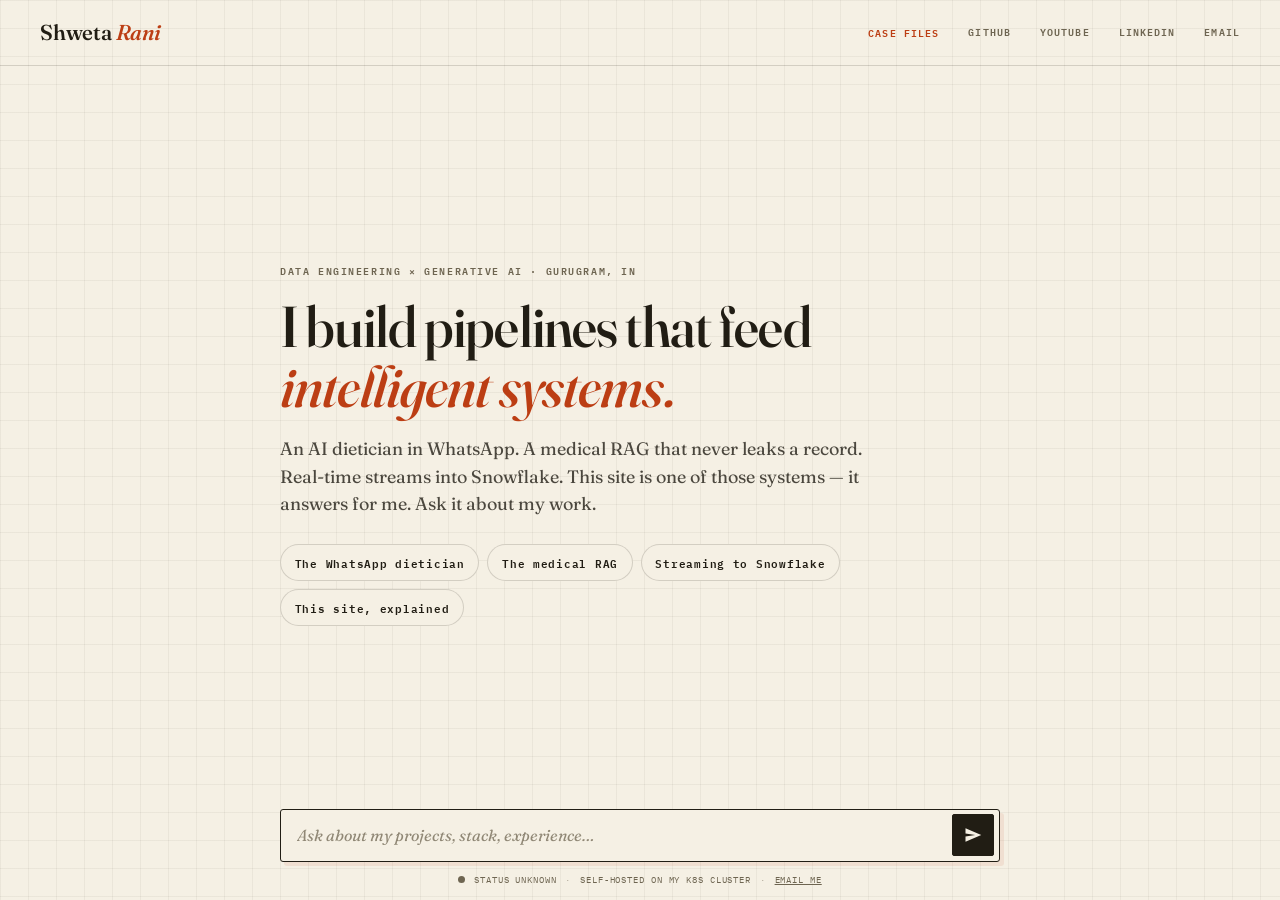
==== static/index.html @ 8eb11790 "design: radical simplification — single-column editorial layout, clutter removed, answers get cited " ====
<!DOCTYPE html>
<html lang="en">
<head>
  <meta charset="UTF-8">
  <meta name="viewport" content="width=device-width, initial-scale=1.0, viewport-fit=cover">
  <title>Shweta Rani — Data &amp; GenAI Engineer</title>
  <meta name="description" content="Shweta Rani builds data pipelines and the AI systems on top of them — ETL and real-time streaming in production, LLM agents and RAG shipped on her own Kubernetes cluster.">
  <meta property="og:title" content="Shweta Rani — Data &amp; GenAI Engineer">
  <meta property="og:description" content="Pipelines in production, LLM agents on her own Kubernetes cluster. This site answers for her — ask it anything.">
  <meta property="og:type" content="website">
  <link rel="icon" href="data:image/svg+xml,%3Csvg xmlns='http://www.w3.org/2000/svg' viewBox='0 0 64 64'%3E%3Crect width='64' height='64' rx='8' fill='%23F5F0E4'/%3E%3Ctext x='32' y='42' font-family='Georgia,serif' font-size='28' font-weight='700' fill='%23BC3E14' text-anchor='middle'%3ESR%3C/text%3E%3C/svg%3E">
  <link rel="preconnect" href="https://fonts.googleapis.com">
  <link rel="preconnect" href="https://fonts.gstatic.com" crossorigin>
  <link href="https://fonts.googleapis.com/css2?family=Fraunces:ital,opsz,wght@0,9..144,300..700;1,9..144,300..700&family=IBM+Plex+Mono:ital,wght@0,400;0,500;0,600;1,400&display=swap" rel="stylesheet">
  <link rel="stylesheet" href="app.css">
</head>
<body>

  <!-- ============ HEADER ============ -->
  <header class="top">
    <a class="wordmark" href="/">Shweta <em>Rani</em></a>
    <nav class="topnav">
      <button data-open-drawer>CASE FILES</button>
      <a href="https://github.com/rani700" target="_blank" rel="noopener">GITHUB</a>
      <a href="https://youtube.com/@ShwetaNimesh" target="_blank" rel="noopener">YOUTUBE</a>
      <a href="https://linkedin.com/in/shwetarani24" target="_blank" rel="noopener">LINKEDIN</a>
      <a href="mailto:shwetanimesh700@gmail.com">EMAIL</a>
    </nav>
  </header>

  <!-- ============ CHAT ============ -->
  <main class="chat">
    <div class="thread" id="thread" aria-live="polite">

      <div class="hello" id="hello">
        <p class="kicker">DATA ENGINEERING × GENERATIVE AI · GURUGRAM, IN</p>
        <h1>I build pipelines that feed<br><em>intelligent systems.</em></h1>
        <p class="sub">An AI dietician in WhatsApp. A medical RAG that never leaks a
        record. Real-time streams into Snowflake. This site is one of those systems —
        it answers for me. Ask it about my work.</p>
        <div class="chips" id="chips">
          <button data-q="Tell me about DietDoctor AI, the WhatsApp dietician.">The WhatsApp dietician</button>
          <button data-q="How does HealthCompanion keep patient records isolated?">The medical RAG</button>
          <button data-q="Explain her real-time NiFi to Snowflake streaming pipeline.">Streaming to Snowflake</button>
          <button data-q="How does this site itself work?">This site, explained</button>
        </div>
      </div>

    </div>

    <form class="composer" id="composer">
      <input id="input" type="text" autocomplete="off" spellcheck="false"
             placeholder="Ask about my projects, stack, experience…" aria-label="Message the agent" maxlength="500">
      <button type="submit" id="send" aria-label="Send">
        <svg viewBox="0 0 24 24" width="18" height="18" aria-hidden="true"><path d="M2 21 L23 12 L2 3 L2 10 L15 12 L2 14 Z" fill="currentColor"/></svg>
      </button>
    </form>
    <p class="fineprint"><span class="dot" id="statusDot"></span><span id="statusText">CHECKING…</span><span class="sep">·</span>SELF-HOSTED ON MY K8S CLUSTER<span class="sep">·</span><a href="mailto:shwetanimesh700@gmail.com">EMAIL ME</a></p>
  </main>

  <!-- ============ CASE FILES DRAWER ============ -->
  <div class="drawer-backdrop" id="drawerBackdrop" hidden></div>
  <section class="drawer" id="drawer" aria-label="Case files" hidden>
    <header class="drawer-head">
      <div>
        <p class="drawer-kicker">SHIPPED SYSTEMS</p>
        <h2>Case <em>Files</em></h2>
      </div>
      <button class="drawer-close" id="drawerClose" aria-label="Close case files">✕</button>
    </header>

    <article class="case">
      <div class="case-top"><span class="case-no">P·01</span>
        <div class="case-links">
          <a href="https://github.com/rani700/DietDoctorAI" target="_blank" rel="noopener">REPO ↗</a>
          <a class="hot" href="https://www.youtube.com/watch?v=LNHT23NMFGU" target="_blank" rel="noopener">DEMO ↗</a>
        </div>
      </div>
      <h3>DietDoctor AI <span>/ WhatsApp health agent</span></h3>
      <p>A personal AI dietician living entirely inside WhatsApp. Deterministic Python
      tools do the math — the LLM never miscounts a calorie.</p>
      <div class="schematic"><span class="n">WHATSAPP</span><i class="arr"></i><span class="n">N8N</span><i class="arr"></i><span class="n hotn">ADK · GEMINI 2.5</span><i class="arr two"></i><span class="n">PY TOOLS</span><i class="arr"></i><span class="n">K8S</span></div>
      <div class="case-foot">
        <div class="tags"><span>Google ADK</span><span>Gemini 2.5</span><span>FastAPI</span><span>n8n</span><span>Kubernetes</span></div>
        <button class="ask" data-q="Tell me the story of DietDoctor AI — what's clever about it?">ASK THE AGENT ↴</button>
      </div>
    </article>

    <article class="case">
      <div class="case-top"><span class="case-no">P·02</span>
        <div class="case-links">
          <a href="https://github.com/rani700/healthcompanion" target="_blank" rel="noopener">REPO ↗</a>
          <a class="hot" href="https://healthcompanion.codeshare.co.in" target="_blank" rel="noopener">LIVE ↗</a>
        </div>
      </div>
      <h3>HealthCompanion <span>/ per-patient medical RAG</span></h3>
      <p>Answers only from each patient's own records — Gemini vision OCR reads
      handwritten notes, hybrid retrieval cites every source. Zero cross-patient leaks.</p>
      <div class="schematic"><span class="n">SCANS</span><i class="arr"></i><span class="n">GEMINI OCR</span><i class="arr"></i><span class="n">CHROMADB</span><i class="arr"></i><span class="n hotn">RRF + MMR</span><i class="arr"></i><span class="n">CITED ANSWER</span></div>
      <div class="case-foot">
        <div class="tags"><span>Gemini</span><span>ChromaDB</span><span>FastAPI</span><span>React</span><span>ArgoCD</span></div>
        <button class="ask" data-q="How does HealthCompanion keep patient data isolated and answers grounded?">ASK THE AGENT ↴</button>
      </div>
    </article>

    <article class="case">
      <div class="case-top"><span class="case-no">P·03</span>
        <div class="case-links">
          <a href="https://github.com/rani700/easyform" target="_blank" rel="noopener">REPO ↗</a>
        </div>
      </div>
      <h3>EasyForm <span>/ AI document extraction</span></h3>
      <p>Reads marksheets and IDs with GPT-4o vision, cross-checks identities, chases
      missing fields over email — and fills the form itself.</p>
      <div class="schematic"><span class="n">DOCS · EMAIL</span><i class="arr"></i><span class="n">CLASSIFY</span><i class="arr"></i><span class="n hotn">GPT-4O VISION</span><i class="arr"></i><span class="n">VALIDATE</span><i class="arr"></i><span class="n">FORM</span></div>
      <div class="case-foot">
        <div class="tags"><span>GPT-4o</span><span>LangGraph</span><span>LangChain</span><span>PostgreSQL</span></div>
        <button class="ask" data-q="Walk me through EasyForm's LangGraph state machine.">ASK THE AGENT ↴</button>
      </div>
    </article>

    <article class="case">
      <div class="case-top"><span class="case-no">P·04</span>
        <div class="case-links">
          <a href="https://github.com/rani700/Databricks_Ecomm_Data_Platform" target="_blank" rel="noopener">REPO ↗</a>
          <a class="hot" href="https://www.youtube.com/watch?v=as7wht24yj4" target="_blank" rel="noopener">DEMO ↗</a>
        </div>
      </div>
      <h3>Agentic Data Platform <span>/ NL → Spark SQL</span></h3>
      <p>Ask a question in English; a Llama 3.3 ReAct agent writes and runs the
      Spark SQL over a Medallion lakehouse — autonomously.</p>
      <div class="schematic"><span class="n">NL QUERY</span><i class="arr"></i><span class="n hotn">LLAMA 3.3 · REACT</span><i class="arr"></i><span class="n">SPARK SQL</span><i class="arr"></i><span class="n">MEDALLION Δ</span></div>
      <div class="case-foot">
        <div class="tags"><span>Databricks</span><span>Llama 3.3</span><span>Streamlit</span><span>PySpark</span></div>
        <button class="ask" data-q="How does the agentic Databricks platform turn English into Spark SQL safely?">ASK THE AGENT ↴</button>
      </div>
    </article>

    <article class="case">
      <div class="case-top"><span class="case-no">P·05</span>
        <div class="case-links">
          <a href="https://github.com/rani700/RealTime-Data-Streaming-using-Apache-Nifi-AWS-and-Snowflake" target="_blank" rel="noopener">REPO ↗</a>
          <a class="hot" href="https://www.youtube.com/watch?v=wH_MlgZoMhA" target="_blank" rel="noopener">DEMO ↗</a>
        </div>
      </div>
      <h3>Real-time Streaming <span>/ NiFi → Snowflake CDC</span></h3>
      <p>An end-to-end streaming backbone with change-data-capture — the same class of
      pipeline she runs in production.</p>
      <div class="schematic"><span class="n">EC2</span><i class="arr"></i><span class="n">NIFI</span><i class="arr"></i><span class="n">S3</span><i class="arr"></i><span class="n">SNOWPIPE</span><i class="arr"></i><span class="n hotn">SNOWFLAKE · CDC</span></div>
      <div class="case-foot">
        <div class="tags"><span>Apache NiFi</span><span>AWS</span><span>SnowPipe</span><span>Docker</span></div>
        <button class="ask" data-q="Explain the real-time NiFi to Snowflake streaming pipeline.">ASK THE AGENT ↴</button>
      </div>
    </article>

    <section class="bench">
      <h4>ALSO ON THE BENCH <span>— ML &amp; DATA WORK FROM BEFORE THE LLM ERA</span></h4>
      <ul>
        <li><a href="https://github.com/rani700/xray" target="_blank" rel="noopener"><b>xray</b> — lung-field segmentation on chest X-rays <em>★14</em></a></li>
        <li><a href="https://github.com/rani700/molecules_classification" target="_blank" rel="noopener"><b>molecules</b> — DNN · CNN · transfer-learning classification</a></li>
        <li><a href="https://github.com/rani700/Azure-Data-Engineering-Project-Real-time-News-Analysis-with-AI-Metabase" target="_blank" rel="noopener"><b>news-analysis</b> — Azure ADF · Functions · AI · Metabase</a></li>
        <li><a href="https://github.com/rani700/corona" target="_blank" rel="noopener"><b>corona</b> — fatalities forecasting, time series</a></li>
        <li><a href="https://github.com/rani700/SpotifyData-ETL-Pipeline" target="_blank" rel="noopener"><b>spotify-etl</b> — ETL pipeline over Spotify data</a></li>
        <li><a href="https://github.com/rani700/serverless-chat" target="_blank" rel="noopener"><b>serverless-chat</b> — P2P chat, no server</a></li>
      </ul>
      <a class="bench-all" href="https://github.com/rani700?tab=repositories" target="_blank" rel="noopener">ALL REPOSITORIES ↗</a>
    </section>
  </section>

  <script src="app.js"></script>
</body>
</html>
---- static/app.css ----
/* ============================================================
   SHWETA RANI — a quiet page that talks back.
   Warm paper, Fraunces + IBM Plex Mono, one red.
   ============================================================ */

:root {
  --paper:      #F5F0E4;
  --paper-2:    #ECE5D1;
  --ink:        #211D14;
  --ink-2:      #6E6551;
  --rule:       rgba(33, 29, 20, 0.16);
  --rule-soft:  rgba(33, 29, 20, 0.05);
  --accent:     #BC3E14;
  --accent-soft:rgba(188, 62, 20, 0.09);
  --ok:         #4A7A3A;
  --serif: "Fraunces", "Georgia", serif;
  --mono: "IBM Plex Mono", "SFMono-Regular", monospace;
  --col: 720px;
}

* { margin: 0; padding: 0; box-sizing: border-box; }

html, body { height: 100%; }

body {
  font-family: var(--serif);
  background-color: var(--paper);
  background-image:
    linear-gradient(var(--rule-soft) 1px, transparent 1px),
    linear-gradient(90deg, var(--rule-soft) 1px, transparent 1px);
  background-size: 28px 28px;
  color: var(--ink);
  line-height: 1.55;
  -webkit-font-smoothing: antialiased;
  display: flex; flex-direction: column;
  overflow: hidden;
}

::selection { background: var(--accent); color: var(--paper); }
:focus-visible { outline: 2px solid var(--accent); outline-offset: 2px; }

/* ============ HEADER ============ */
.top {
  flex: none;
  display: flex; justify-content: space-between; align-items: center; gap: 1rem;
  padding: 1rem clamp(1.2rem, 4vw, 2.5rem);
  border-bottom: 1px solid var(--rule);
}
.wordmark {
  font-size: 1.35rem; font-weight: 560; text-decoration: none; color: var(--ink);
  font-variation-settings: "opsz" 60; letter-spacing: -0.01em;
}
.wordmark em { font-style: italic; color: var(--accent); }
.topnav { display: flex; gap: clamp(0.9rem, 2.5vw, 1.8rem); align-items: center; }
.topnav a, .topnav button {
  font-family: var(--mono); font-size: 0.64rem; font-weight: 600;
  letter-spacing: 0.11em; color: var(--ink-2);
  text-decoration: none; background: none; border: none; cursor: pointer;
  padding: 0.2rem 0; border-bottom: 1px solid transparent;
  transition: color 0.2s, border-color 0.2s;
}
.topnav a:hover, .topnav button:hover { color: var(--accent); border-color: var(--accent); }
.topnav button { color: var(--accent); }

/* ============ CHAT ============ */
.chat { flex: 1; display: flex; flex-direction: column; min-height: 0; }

.thread {
  flex: 1; overflow-y: auto; scroll-behavior: smooth;
  padding: clamp(1.5rem, 4vh, 3rem) clamp(1.2rem, 4vw, 2.5rem) 1rem;
  display: flex; flex-direction: column; gap: 1.4rem;
}
.thread > * { width: 100%; max-width: var(--col); margin-left: auto; margin-right: auto; }

/* empty state */
.hello { margin-top: auto; margin-bottom: auto; text-align: left; }
.kicker {
  font-family: var(--mono); font-size: 0.62rem; font-weight: 600;
  letter-spacing: 0.16em; color: var(--ink-2); margin-bottom: 1.2rem;
}
.hello h1 {
  font-size: clamp(2.3rem, 6vw, 3.6rem); font-weight: 530;
  font-variation-settings: "opsz" 144;
  line-height: 1.04; letter-spacing: -0.015em; margin-bottom: 1.1rem;
}
.hello h1 em { font-style: italic; color: var(--accent); }
.hello .sub {
  font-size: clamp(1rem, 1.6vw, 1.12rem); color: color-mix(in srgb, var(--ink) 80%, var(--paper));
  max-width: 52ch; margin-bottom: 1.6rem;
}

.chips { display: flex; flex-wrap: wrap; gap: 0.5rem; }
.chips button {
  font-family: var(--mono); font-size: 0.66rem; font-weight: 600;
  letter-spacing: 0.07em; cursor: pointer;
  padding: 0.5rem 0.85rem; border-radius: 999px;
  border: 1px solid var(--rule); background: var(--paper);
  color: var(--ink); transition: border-color 0.2s, color 0.2s, background 0.2s;
}
.chips button:hover { border-color: var(--accent); color: var(--accent); background: var(--accent-soft); }

/* messages */
.msg { animation: rise 0.35s cubic-bezier(0.2, 0.6, 0.2, 1); }
@keyframes rise { from { opacity: 0; transform: translateY(10px); } }

.msg .who {
  font-family: var(--mono); font-size: 0.58rem; font-weight: 600;
  letter-spacing: 0.14em; color: var(--ink-2); margin-bottom: 0.4rem;
  display: flex; align-items: center; gap: 0.45rem;
}

.msg.you .who { justify-content: flex-end; }
.msg.you .body {
  margin-left: auto; width: fit-content; max-width: 85%;
  background: var(--paper-2); border: 1px solid var(--rule);
  border-radius: 3px; padding: 0.6rem 0.95rem; font-size: 0.98rem;
}

.msg.agent .who { color: var(--accent); }
.msg.agent.live .who::after {
  content: ""; width: 6px; height: 6px; border-radius: 50%;
  background: var(--accent); animation: pulse 1.2s ease infinite;
}
@keyframes pulse { 50% { opacity: 0.25; } }

.msg.agent .body {
  border-left: 2px solid var(--accent);
  padding: 0.15rem 0 0.15rem 1.1rem;
  font-size: 1.03rem;
}
.msg.agent .body > * + * { margin-top: 0.6em; }
.msg.agent .body > p:first-child { font-size: 1.08em; }
.msg.agent .body ul { padding-left: 1.1em; }
.msg.agent .body li { margin: 0.3em 0; }
.msg.agent .body li::marker { color: var(--accent); }
.msg.agent .body a { color: var(--accent); text-decoration-thickness: 1px; text-underline-offset: 3px; }
.msg.agent .body code {
  font-family: var(--mono); font-size: 0.85em;
  background: var(--paper-2); border: 1px solid var(--rule);
  border-radius: 2px; padding: 0.05em 0.3em;
}
.msg.agent .body strong { font-weight: 620; }

/* sources row — the answer's citations, rendered as artefacts */
.sources {
  display: flex; flex-wrap: wrap; gap: 0.45rem;
  margin-top: 0.9rem; padding-top: 0.7rem;
  border-top: 1px dashed var(--rule);
}
.sources a {
  display: inline-flex; align-items: center; gap: 0.45rem;
  font-family: var(--mono); font-size: 0.6rem; font-weight: 600;
  letter-spacing: 0.08em; text-decoration: none;
  padding: 0.4rem 0.7rem; border-radius: 2px;
  border: 1px solid var(--rule); background: var(--paper);
  color: var(--ink); box-shadow: 2px 2px 0 var(--rule-soft);
  transition: border-color 0.2s, color 0.2s, transform 0.15s, box-shadow 0.2s;
  animation: rise 0.3s ease both;
}
.sources a:hover {
  border-color: var(--accent); color: var(--accent);
  transform: translate(-1px, -1px); box-shadow: 3px 3px 0 var(--accent-soft);
}
.sources a b { color: var(--accent); font-weight: 600; }

.msg .thinking {
  font-family: var(--mono); font-size: 0.68rem; letter-spacing: 0.1em;
  color: var(--ink-2); display: inline-flex; align-items: center; gap: 0.6rem;
}
.thinking .spin {
  width: 10px; height: 10px; flex: none;
  border: 1.5px solid var(--rule); border-top-color: var(--accent);
  border-radius: 50%; animation: rot 0.8s linear infinite;
}
@keyframes rot { to { transform: rotate(360deg); } }

.cursor {
  display: inline-block; width: 0.55em; height: 1em;
  background: var(--accent); vertical-align: text-bottom;
  animation: blink 0.9s steps(2) infinite; margin-left: 1px;
}
@keyframes blink { 50% { opacity: 0; } }

.msg .error {
  font-family: var(--mono); font-size: 0.75rem; color: var(--accent);
  border: 1px dashed var(--accent); border-radius: 3px; padding: 0.6rem 0.8rem;
}
.msg .error a { color: inherit; }

/* ============ COMPOSER ============ */
.composer {
  flex: none;
  display: flex; gap: 0.6rem; align-items: center;
  width: min(var(--col), calc(100% - 2.4rem));
  margin: 0.4rem auto 0;
  border: 1px solid var(--ink); border-radius: 3px;
  background: var(--paper); padding: 0.3rem 0.3rem 0.3rem 1rem;
  box-shadow: 3px 3px 0 var(--rule);
  transition: box-shadow 0.2s;
}
.composer:focus-within { box-shadow: 4px 4px 0 var(--accent-soft); }

#input {
  flex: 1; border: none; outline: none; background: none;
  font-family: var(--serif); font-size: 1rem; color: var(--ink);
  padding: 0.55rem 0; min-width: 0;
}
#input::placeholder { color: var(--ink-2); opacity: 0.75; font-style: italic; }

#send {
  flex: none; width: 42px; height: 42px; border-radius: 2px;
  border: 1px solid var(--ink); background: var(--ink); color: var(--paper);
  cursor: pointer; display: grid; place-items: center;
  transition: background 0.2s, border-color 0.2s;
}
#send:hover:not(:disabled) { background: var(--accent); border-color: var(--accent); }
#send:disabled { opacity: 0.4; cursor: default; }

.fineprint {
  flex: none;
  display: flex; align-items: center; justify-content: center; gap: 0.55rem;
  font-family: var(--mono); font-size: 0.56rem; letter-spacing: 0.1em;
  color: var(--ink-2); text-align: center;
  padding: 0.65rem 1rem calc(0.85rem + env(safe-area-inset-bottom));
}
.fineprint .sep { opacity: 0.5; }
.fineprint a { color: inherit; }
.fineprint a:hover { color: var(--accent); }
.dot { width: 7px; height: 7px; border-radius: 50%; background: var(--ink-2); flex: none; }
.dot.ok { background: var(--ok); }
.dot.warm { background: var(--accent); }

/* ============ CASE FILES DRAWER ============ */
.drawer-backdrop {
  position: fixed; inset: 0; z-index: 80;
  background: rgba(33, 29, 20, 0.45);
  backdrop-filter: blur(2px);
  animation: fadeIn 0.25s ease;
}
@keyframes fadeIn { from { opacity: 0; } }

.drawer {
  position: fixed; top: 0; right: 0; bottom: 0; z-index: 90;
  width: min(560px, 94vw);
  overflow-y: auto;
  background: var(--paper);
  border-left: 1px solid var(--ink);
  box-shadow: -12px 0 40px rgba(33, 29, 20, 0.25);
  padding: clamp(1.4rem, 3vh, 2.2rem) clamp(1.2rem, 3vw, 2rem) 2rem;
  animation: slideIn 0.35s cubic-bezier(0.2, 0.6, 0.2, 1);
}
@keyframes slideIn { from { transform: translateX(40px); opacity: 0; } }

.drawer-head {
  display: flex; justify-content: space-between; align-items: flex-start;
  border-bottom: 1px solid var(--ink);
  padding-bottom: 0.9rem; margin-bottom: 1.4rem;
}
.drawer-kicker {
  font-family: var(--mono); font-size: 0.6rem; letter-spacing: 0.14em;
  color: var(--ink-2); margin-bottom: 0.4rem;
}
.drawer-head h2 {
  font-size: clamp(1.9rem, 4vw, 2.5rem); font-weight: 550;
  font-variation-settings: "opsz" 90; line-height: 1;
}
.drawer-head h2 em { font-style: italic; color: var(--accent); }
.drawer-close {
  font-family: var(--mono); font-size: 1rem; cursor: pointer;
  width: 38px; height: 38px; border-radius: 2px;
  border: 1px solid var(--rule); background: var(--paper); color: var(--ink);
  transition: border-color 0.2s, color 0.2s, transform 0.2s;
}
.drawer-close:hover { border-color: var(--accent); color: var(--accent); transform: rotate(90deg); }

.case {
  border: 1px solid var(--rule); border-radius: 3px;
  background: color-mix(in srgb, var(--paper-2) 35%, transparent);
  padding: 1.1rem 1.2rem; margin-bottom: 1rem;
  transition: border-color 0.25s, transform 0.25s, box-shadow 0.25s;
}
.case:hover {
  border-color: var(--ink); transform: translateY(-2px);
  box-shadow: 4px 4px 0 var(--rule-soft);
}

.case-top { display: flex; justify-content: space-between; align-items: baseline; margin-bottom: 0.5rem; }
.case-no { font-family: var(--mono); font-size: 0.85rem; font-weight: 600; color: var(--accent); }
.case-links { display: flex; gap: 0.9rem; }
.case-links a {
  font-family: var(--mono); font-size: 0.6rem; font-weight: 600; letter-spacing: 0.1em;
  color: var(--ink); text-decoration: none;
  border-bottom: 1px solid var(--rule); padding-bottom: 0.1rem;
  transition: color 0.2s, border-color 0.2s;
}
.case-links a:hover { color: var(--accent); border-color: var(--accent); }
.case-links a.hot { color: var(--accent); border-color: var(--accent); }

.case h3 {
  font-size: 1.35rem; font-weight: 560;
  font-variation-settings: "opsz" 40;
  margin-bottom: 0.4rem;
}
.case h3 span { font-size: 0.72em; font-weight: 400; font-style: italic; color: var(--ink-2); }
.case > p { font-size: 0.9rem; margin-bottom: 0.8rem; max-width: 58ch; }

.schematic {
  display: flex; flex-wrap: wrap; align-items: center; gap: 0.4rem; row-gap: 0.6rem;
  padding: 0.7rem 0.8rem; margin-bottom: 0.8rem;
  border: 1px dashed var(--rule); border-radius: 3px;
  background: var(--paper);
}
.schematic .n {
  font-family: var(--mono); font-size: 0.56rem; font-weight: 600;
  letter-spacing: 0.07em; white-space: nowrap;
  padding: 0.28rem 0.5rem; border: 1px solid var(--ink);
  border-radius: 2px; background: var(--paper);
}
.schematic .hotn { border-color: var(--accent); color: var(--accent); background: #FBF7EC; }
.schematic .arr {
  flex: 0 0 18px; height: 1px; position: relative;
  background-image: linear-gradient(90deg, var(--ink-2) 55%, transparent 45%);
  background-size: 7px 1px;
}
.case:hover .schematic .arr { animation: march 0.7s linear infinite; }
@keyframes march { to { background-position-x: 7px; } }
.schematic .arr::after {
  content: ""; position: absolute; right: -1px; top: -3px;
  border-left: 5px solid var(--ink-2);
  border-top: 3.5px solid transparent; border-bottom: 3.5px solid transparent;
}
.schematic .arr.two::before {
  content: ""; position: absolute; left: -1px; top: -3px;
  border-right: 5px solid var(--ink-2);
  border-top: 3.5px solid transparent; border-bottom: 3.5px solid transparent;
}

.case-foot { display: flex; justify-content: space-between; align-items: center; gap: 0.8rem; flex-wrap: wrap; }
.tags { display: flex; flex-wrap: wrap; gap: 0.35rem; }
.tags span {
  font-family: var(--mono); font-size: 0.56rem; letter-spacing: 0.05em;
  padding: 0.2rem 0.5rem; color: var(--ink-2);
  border: 1px solid var(--rule); border-radius: 999px;
}
.ask {
  font-family: var(--mono); font-size: 0.6rem; font-weight: 600; letter-spacing: 0.1em;
  cursor: pointer; padding: 0.45rem 0.7rem; border-radius: 2px;
  border: 1px solid var(--accent); background: none; color: var(--accent);
  transition: background 0.2s, color 0.2s;
}
.ask:hover { background: var(--accent); color: var(--paper); }

.bench { margin-top: 1.6rem; border-top: 1px solid var(--ink); padding-top: 1rem; }
.bench h4 {
  font-family: var(--mono); font-size: 0.66rem; font-weight: 600;
  letter-spacing: 0.12em; margin-bottom: 0.7rem;
}
.bench h4 span { color: var(--ink-2); font-weight: 400; }
.bench ul { list-style: none; }
.bench li { border-bottom: 1px dashed var(--rule); }
.bench a {
  display: block; padding: 0.5rem 0.2rem;
  font-family: var(--mono); font-size: 0.66rem; letter-spacing: 0.04em;
  color: var(--ink-2); text-decoration: none;
  transition: color 0.2s, padding-left 0.25s;
}
.bench a:hover { color: var(--accent); padding-left: 0.6rem; }
.bench b { color: var(--ink); font-weight: 600; }
.bench a:hover b { color: var(--accent); }
.bench em { font-style: normal; color: var(--accent); }
.bench-all {
  display: inline-block; margin-top: 0.9rem;
  font-family: var(--mono); font-size: 0.62rem; font-weight: 600; letter-spacing: 0.1em;
  color: var(--accent); text-decoration: none;
  border-bottom: 1px solid var(--accent); padding-bottom: 0.15rem;
}
.bench-all:hover { border-bottom-style: double; }

/* ============ RESPONSIVE ============ */
@media (max-width: 700px) {
  .topnav a:not([href^="mailto"]) { display: none; }
  .hello h1 br { display: none; }
  .drawer { width: 100vw; border-left: none; }
  .fineprint { flex-wrap: wrap; }
}

/* ============ REDUCED MOTION ============ */
@media (prefers-reduced-motion: reduce) {
  .thinking .spin, .cursor, .msg.agent.live .who::after, .schematic .arr { animation: none !important; }
  .msg, .sources a, .drawer, .drawer-backdrop { animation: none; }
  .thread { scroll-behavior: auto; }
}
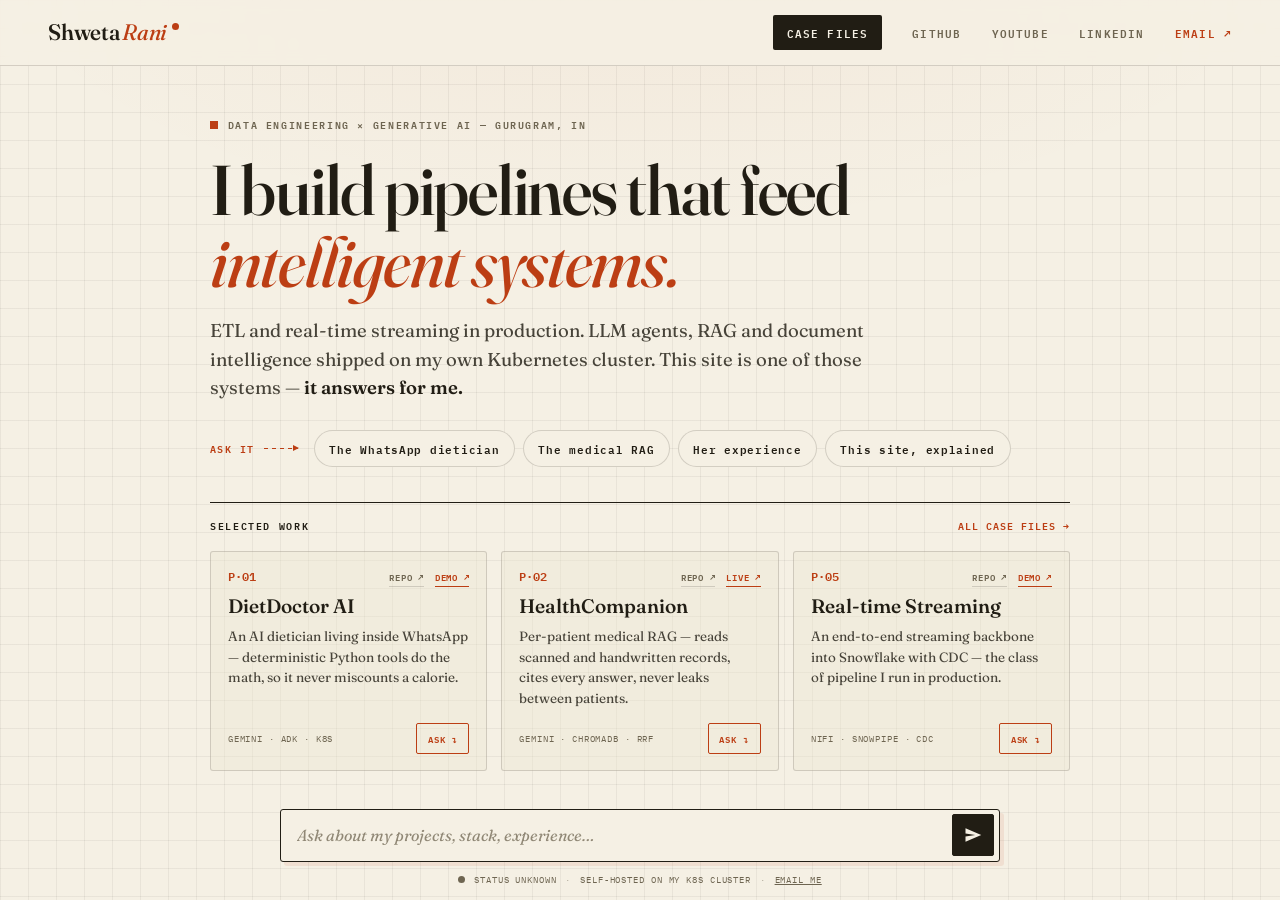
==== commit e9c3d271: "design: polished middle ground — styled header, editorial hero, selected-work cards; fix stale-cache" ====
--- a/static/index.html
+++ b/static/index.html
@@ -12,19 +12,19 @@
   <link rel="preconnect" href="https://fonts.googleapis.com">
   <link rel="preconnect" href="https://fonts.gstatic.com" crossorigin>
   <link href="https://fonts.googleapis.com/css2?family=Fraunces:ital,opsz,wght@0,9..144,300..700;1,9..144,300..700&family=IBM+Plex+Mono:ital,wght@0,400;0,500;0,600;1,400&display=swap" rel="stylesheet">
-  <link rel="stylesheet" href="app.css">
+  <link rel="stylesheet" href="app.css?v=8">
 </head>
 <body>
 
   <!-- ============ HEADER ============ -->
   <header class="top">
-    <a class="wordmark" href="/">Shweta <em>Rani</em></a>
+    <a class="wordmark" href="/">Shweta <em>Rani</em><span class="wm-dot" aria-hidden="true"></span></a>
     <nav class="topnav">
       <button data-open-drawer>CASE FILES</button>
       <a href="https://github.com/rani700" target="_blank" rel="noopener">GITHUB</a>
       <a href="https://youtube.com/@ShwetaNimesh" target="_blank" rel="noopener">YOUTUBE</a>
       <a href="https://linkedin.com/in/shwetarani24" target="_blank" rel="noopener">LINKEDIN</a>
-      <a href="mailto:shwetanimesh700@gmail.com">EMAIL</a>
+      <a class="nav-mail" href="mailto:shwetanimesh700@gmail.com">EMAIL ↗</a>
     </nav>
   </header>
 
@@ -33,17 +33,75 @@
     <div class="thread" id="thread" aria-live="polite">
 
       <div class="hello" id="hello">
-        <p class="kicker">DATA ENGINEERING × GENERATIVE AI · GURUGRAM, IN</p>
-        <h1>I build pipelines that feed<br><em>intelligent systems.</em></h1>
-        <p class="sub">An AI dietician in WhatsApp. A medical RAG that never leaks a
-        record. Real-time streams into Snowflake. This site is one of those systems —
-        it answers for me. Ask it about my work.</p>
-        <div class="chips" id="chips">
-          <button data-q="Tell me about DietDoctor AI, the WhatsApp dietician.">The WhatsApp dietician</button>
-          <button data-q="How does HealthCompanion keep patient records isolated?">The medical RAG</button>
-          <button data-q="Explain her real-time NiFi to Snowflake streaming pipeline.">Streaming to Snowflake</button>
-          <button data-q="How does this site itself work?">This site, explained</button>
-        </div>
+        <p class="kicker rise d1"><span class="sq" aria-hidden="true"></span>DATA ENGINEERING × GENERATIVE AI — GURUGRAM, IN</p>
+        <h1 class="rise d2">I build pipelines that feed<br><em>intelligent&nbsp;systems.</em></h1>
+        <p class="sub rise d3">ETL and real-time streaming in production. LLM agents,
+        RAG and document intelligence shipped on my own Kubernetes cluster.
+        This site is one of those systems — <strong>it answers for me.</strong></p>
+
+        <div class="ask-row rise d4">
+          <span class="ask-label">ASK IT<i class="flow" aria-hidden="true"></i></span>
+          <div class="chips" id="chips">
+            <button data-q="Tell me about DietDoctor AI, the WhatsApp dietician.">The WhatsApp dietician</button>
+            <button data-q="How does HealthCompanion keep patient records isolated?">The medical RAG</button>
+            <button data-q="Tell me about Shweta's work experience.">Her experience</button>
+            <button data-q="How does this site itself work?">This site, explained</button>
+          </div>
+        </div>
+
+        <section class="work rise d5" aria-label="Selected work">
+          <div class="work-head">
+            <h2>SELECTED WORK</h2>
+            <button class="work-all" data-open-drawer>ALL CASE FILES →</button>
+          </div>
+          <div class="work-grid">
+            <article class="wc">
+              <div class="wc-top"><span class="wc-no">P·01</span>
+                <span class="wc-links">
+                  <a href="https://github.com/rani700/DietDoctorAI" target="_blank" rel="noopener">REPO ↗</a>
+                  <a class="hot" href="https://www.youtube.com/watch?v=LNHT23NMFGU" target="_blank" rel="noopener">DEMO ↗</a>
+                </span>
+              </div>
+              <h3>DietDoctor AI</h3>
+              <p>An AI dietician living inside WhatsApp — deterministic Python tools
+              do the math, so it never miscounts a calorie.</p>
+              <div class="wc-foot">
+                <span class="wc-stack">GEMINI · ADK · K8S</span>
+                <button class="wc-ask" data-q="Tell me the story of DietDoctor AI — what's clever about it?">ASK ↴</button>
+              </div>
+            </article>
+            <article class="wc">
+              <div class="wc-top"><span class="wc-no">P·02</span>
+                <span class="wc-links">
+                  <a href="https://github.com/rani700/healthcompanion" target="_blank" rel="noopener">REPO ↗</a>
+                  <a class="hot" href="https://healthcompanion.codeshare.co.in" target="_blank" rel="noopener">LIVE ↗</a>
+                </span>
+              </div>
+              <h3>HealthCompanion</h3>
+              <p>Per-patient medical RAG — reads scanned and handwritten records,
+              cites every answer, never leaks between patients.</p>
+              <div class="wc-foot">
+                <span class="wc-stack">GEMINI · CHROMADB · RRF</span>
+                <button class="wc-ask" data-q="How does HealthCompanion keep patient data isolated and answers grounded?">ASK ↴</button>
+              </div>
+            </article>
+            <article class="wc">
+              <div class="wc-top"><span class="wc-no">P·05</span>
+                <span class="wc-links">
+                  <a href="https://github.com/rani700/RealTime-Data-Streaming-using-Apache-Nifi-AWS-and-Snowflake" target="_blank" rel="noopener">REPO ↗</a>
+                  <a class="hot" href="https://www.youtube.com/watch?v=wH_MlgZoMhA" target="_blank" rel="noopener">DEMO ↗</a>
+                </span>
+              </div>
+              <h3>Real-time Streaming</h3>
+              <p>An end-to-end streaming backbone into Snowflake with CDC — the class
+              of pipeline I run in production.</p>
+              <div class="wc-foot">
+                <span class="wc-stack">NIFI · SNOWPIPE · CDC</span>
+                <button class="wc-ask" data-q="Explain the real-time NiFi to Snowflake streaming pipeline.">ASK ↴</button>
+              </div>
+            </article>
+          </div>
+        </section>
       </div>
 
     </div>
@@ -167,6 +225,6 @@
     </section>
   </section>
 
-  <script src="app.js"></script>
+  <script src="app.js?v=8"></script>
 </body>
 </html>
--- a/static/app.css
+++ b/static/app.css
@@ -1,5 +1,5 @@
 /* ============================================================
-   SHWETA RANI — a quiet page that talks back.
+   SHWETA RANI — a studio page that talks back.
    Warm paper, Fraunces + IBM Plex Mono, one red.
    ============================================================ */
 
@@ -9,13 +9,13 @@
   --ink:        #211D14;
   --ink-2:      #6E6551;
   --rule:       rgba(33, 29, 20, 0.16);
-  --rule-soft:  rgba(33, 29, 20, 0.05);
+  --rule-soft:  rgba(33, 29, 20, 0.06);
   --accent:     #BC3E14;
   --accent-soft:rgba(188, 62, 20, 0.09);
   --ok:         #4A7A3A;
   --serif: "Fraunces", "Georgia", serif;
   --mono: "IBM Plex Mono", "SFMono-Regular", monospace;
-  --col: 720px;
+  --col: 860px;
 }
 
 * { margin: 0; padding: 0; box-sizing: border-box; }
@@ -26,9 +26,10 @@
   font-family: var(--serif);
   background-color: var(--paper);
   background-image:
+    radial-gradient(ellipse 90% 60% at 50% -10%, rgba(188, 62, 20, 0.05), transparent 60%),
     linear-gradient(var(--rule-soft) 1px, transparent 1px),
     linear-gradient(90deg, var(--rule-soft) 1px, transparent 1px);
-  background-size: 28px 28px;
+  background-size: 100% 100%, 28px 28px, 28px 28px;
   color: var(--ink);
   line-height: 1.55;
   -webkit-font-smoothing: antialiased;
@@ -43,24 +44,44 @@
 .top {
   flex: none;
   display: flex; justify-content: space-between; align-items: center; gap: 1rem;
-  padding: 1rem clamp(1.2rem, 4vw, 2.5rem);
+  padding: 0.95rem clamp(1.2rem, 4vw, 3rem);
   border-bottom: 1px solid var(--rule);
+  background: color-mix(in srgb, var(--paper) 90%, transparent);
+  backdrop-filter: blur(6px);
 }
 .wordmark {
-  font-size: 1.35rem; font-weight: 560; text-decoration: none; color: var(--ink);
-  font-variation-settings: "opsz" 60; letter-spacing: -0.01em;
-}
-.wordmark em { font-style: italic; color: var(--accent); }
-.topnav { display: flex; gap: clamp(0.9rem, 2.5vw, 1.8rem); align-items: center; }
+  display: inline-flex; align-items: baseline; gap: 0.15rem;
+  font-size: 1.4rem; font-weight: 570; text-decoration: none; color: var(--ink);
+  font-variation-settings: "opsz" 72; letter-spacing: -0.01em;
+}
+.wordmark em { font-style: italic; font-weight: 480; color: var(--accent); }
+.wm-dot {
+  width: 7px; height: 7px; border-radius: 50%; background: var(--accent);
+  align-self: flex-start; margin-top: 0.45rem; margin-left: 0.15rem;
+}
+.topnav { display: flex; gap: clamp(0.9rem, 2.5vw, 1.9rem); align-items: center; }
 .topnav a, .topnav button {
-  font-family: var(--mono); font-size: 0.64rem; font-weight: 600;
+  font-family: var(--mono); font-size: 0.66rem; font-weight: 600;
   letter-spacing: 0.11em; color: var(--ink-2);
   text-decoration: none; background: none; border: none; cursor: pointer;
-  padding: 0.2rem 0; border-bottom: 1px solid transparent;
-  transition: color 0.2s, border-color 0.2s;
-}
-.topnav a:hover, .topnav button:hover { color: var(--accent); border-color: var(--accent); }
-.topnav button { color: var(--accent); }
+  padding: 0.2rem 0; position: relative;
+  transition: color 0.2s;
+}
+.topnav a::after, .topnav button::after {
+  content: ""; position: absolute; left: 0; bottom: -2px; height: 1px; width: 100%;
+  background: var(--accent); transform: scaleX(0); transform-origin: right;
+  transition: transform 0.3s cubic-bezier(0.4, 0, 0.2, 1);
+}
+.topnav a:hover, .topnav button:hover { color: var(--ink); }
+.topnav a:hover::after, .topnav button:hover::after { transform: scaleX(1); transform-origin: left; }
+.topnav button {
+  color: var(--paper); background: var(--ink);
+  padding: 0.5rem 0.85rem; border-radius: 2px;
+  transition: background 0.2s;
+}
+.topnav button::after { display: none; }
+.topnav button:hover { background: var(--accent); color: var(--paper); }
+.nav-mail { color: var(--accent) !important; }
 
 /* ============ CHAT ============ */
 .chat { flex: 1; display: flex; flex-direction: column; min-height: 0; }
@@ -72,34 +93,138 @@
 }
 .thread > * { width: 100%; max-width: var(--col); margin-left: auto; margin-right: auto; }
 
-/* empty state */
-.hello { margin-top: auto; margin-bottom: auto; text-align: left; }
+/* messages get a narrower reading column */
+.thread > .msg { max-width: 720px; }
+
+/* ============ HERO / EMPTY STATE ============ */
+.hello { margin-top: auto; margin-bottom: auto; }
+
+.rise { opacity: 0; transform: translateY(18px); animation: riseIn 0.7s cubic-bezier(0.2, 0.6, 0.2, 1) forwards; }
+.d1 { animation-delay: 0.05s; } .d2 { animation-delay: 0.15s; }
+.d3 { animation-delay: 0.28s; } .d4 { animation-delay: 0.4s; }
+.d5 { animation-delay: 0.55s; }
+@keyframes riseIn { to { opacity: 1; transform: none; } }
+
 .kicker {
+  display: flex; align-items: center; gap: 0.6rem;
+  font-family: var(--mono); font-size: 0.64rem; font-weight: 600;
+  letter-spacing: 0.16em; color: var(--ink-2); margin-bottom: 1.3rem;
+}
+.kicker .sq { width: 8px; height: 8px; background: var(--accent); flex: none; }
+
+.hello h1 {
+  font-size: clamp(2.5rem, 6.5vw, 4.4rem); font-weight: 530;
+  font-variation-settings: "opsz" 144;
+  line-height: 1.02; letter-spacing: -0.018em; margin-bottom: 1.2rem;
+}
+.hello h1 em { font-style: italic; font-weight: 470; color: var(--accent); }
+
+.hello .sub {
+  font-size: clamp(1.02rem, 1.7vw, 1.16rem);
+  color: color-mix(in srgb, var(--ink) 82%, var(--paper));
+  max-width: 56ch; margin-bottom: 1.7rem;
+}
+.hello .sub strong { font-weight: 600; color: var(--ink); }
+
+.ask-row { display: flex; align-items: center; gap: 1rem; flex-wrap: wrap; margin-bottom: 2.2rem; }
+.ask-label {
+  display: inline-flex; align-items: center; gap: 0.6rem;
   font-family: var(--mono); font-size: 0.62rem; font-weight: 600;
-  letter-spacing: 0.16em; color: var(--ink-2); margin-bottom: 1.2rem;
-}
-.hello h1 {
-  font-size: clamp(2.3rem, 6vw, 3.6rem); font-weight: 530;
-  font-variation-settings: "opsz" 144;
-  line-height: 1.04; letter-spacing: -0.015em; margin-bottom: 1.1rem;
-}
-.hello h1 em { font-style: italic; color: var(--accent); }
-.hello .sub {
-  font-size: clamp(1rem, 1.6vw, 1.12rem); color: color-mix(in srgb, var(--ink) 80%, var(--paper));
-  max-width: 52ch; margin-bottom: 1.6rem;
-}
+  letter-spacing: 0.14em; color: var(--accent); white-space: nowrap;
+}
+.ask-label .flow {
+  width: 34px; height: 1px; position: relative;
+  background-image: linear-gradient(90deg, var(--accent) 55%, transparent 45%);
+  background-size: 8px 1px;
+  animation: march 0.9s linear infinite;
+}
+.ask-label .flow::after {
+  content: ""; position: absolute; right: -1px; top: -3px;
+  border-left: 6px solid var(--accent);
+  border-top: 3.5px solid transparent; border-bottom: 3.5px solid transparent;
+}
+@keyframes march { to { background-position-x: 8px; } }
 
 .chips { display: flex; flex-wrap: wrap; gap: 0.5rem; }
 .chips button {
   font-family: var(--mono); font-size: 0.66rem; font-weight: 600;
   letter-spacing: 0.07em; cursor: pointer;
-  padding: 0.5rem 0.85rem; border-radius: 999px;
+  padding: 0.5rem 0.9rem; border-radius: 999px;
   border: 1px solid var(--rule); background: var(--paper);
-  color: var(--ink); transition: border-color 0.2s, color 0.2s, background 0.2s;
-}
-.chips button:hover { border-color: var(--accent); color: var(--accent); background: var(--accent-soft); }
-
-/* messages */
+  color: var(--ink); transition: border-color 0.2s, color 0.2s, background 0.2s, transform 0.15s;
+}
+.chips button:hover {
+  border-color: var(--accent); color: var(--accent);
+  background: var(--accent-soft); transform: translateY(-1px);
+}
+
+/* selected work */
+.work-head {
+  display: flex; justify-content: space-between; align-items: baseline;
+  border-top: 1px solid var(--ink);
+  padding-top: 0.8rem; margin-bottom: 0.9rem;
+}
+.work-head h2 {
+  font-family: var(--mono); font-size: 0.64rem; font-weight: 600;
+  letter-spacing: 0.16em; color: var(--ink);
+}
+.work-all {
+  font-family: var(--mono); font-size: 0.62rem; font-weight: 600;
+  letter-spacing: 0.1em; color: var(--accent); cursor: pointer;
+  background: none; border: none; border-bottom: 1px solid transparent;
+  padding-bottom: 0.1rem; transition: border-color 0.2s;
+}
+.work-all:hover { border-color: var(--accent); }
+
+.work-grid {
+  display: grid; grid-template-columns: repeat(3, minmax(0, 1fr));
+  gap: 0.9rem;
+}
+.wc {
+  display: flex; flex-direction: column; gap: 0.5rem;
+  border: 1px solid var(--rule); border-radius: 3px;
+  background: color-mix(in srgb, var(--paper-2) 40%, transparent);
+  padding: 1rem 1.05rem;
+  position: relative; overflow: hidden;
+  transition: border-color 0.25s, transform 0.25s, box-shadow 0.25s;
+}
+.wc::before {
+  content: ""; position: absolute; top: 0; left: 0; right: 0; height: 2px;
+  background: var(--accent); transform: scaleX(0); transform-origin: left;
+  transition: transform 0.35s cubic-bezier(0.2, 0.6, 0.2, 1);
+}
+.wc:hover { border-color: var(--ink); transform: translateY(-3px); box-shadow: 4px 5px 0 var(--rule-soft); }
+.wc:hover::before { transform: scaleX(1); }
+
+.wc-top { display: flex; justify-content: space-between; align-items: baseline; }
+.wc-no { font-family: var(--mono); font-size: 0.72rem; font-weight: 600; color: var(--accent); }
+.wc-links { display: flex; gap: 0.7rem; }
+.wc-links a {
+  font-family: var(--mono); font-size: 0.56rem; font-weight: 600; letter-spacing: 0.08em;
+  color: var(--ink-2); text-decoration: none;
+  border-bottom: 1px solid var(--rule); padding-bottom: 0.08rem;
+  transition: color 0.2s, border-color 0.2s;
+}
+.wc-links a:hover { color: var(--accent); border-color: var(--accent); }
+.wc-links a.hot { color: var(--accent); border-color: var(--accent); }
+
+.wc h3 {
+  font-size: 1.22rem; font-weight: 560;
+  font-variation-settings: "opsz" 40; line-height: 1.15;
+}
+.wc p { font-size: 0.84rem; color: color-mix(in srgb, var(--ink) 82%, var(--paper)); }
+
+.wc-foot { margin-top: auto; display: flex; justify-content: space-between; align-items: center; gap: 0.5rem; padding-top: 0.4rem; }
+.wc-stack { font-family: var(--mono); font-size: 0.54rem; letter-spacing: 0.1em; color: var(--ink-2); }
+.wc-ask {
+  font-family: var(--mono); font-size: 0.58rem; font-weight: 600; letter-spacing: 0.1em;
+  cursor: pointer; padding: 0.4rem 0.65rem; border-radius: 2px;
+  border: 1px solid var(--accent); background: none; color: var(--accent);
+  transition: background 0.2s, color 0.2s;
+}
+.wc-ask:hover { background: var(--accent); color: var(--paper); }
+
+/* ============ MESSAGES ============ */
 .msg { animation: rise 0.35s cubic-bezier(0.2, 0.6, 0.2, 1); }
 @keyframes rise { from { opacity: 0; transform: translateY(10px); } }
 
@@ -114,6 +239,7 @@
   margin-left: auto; width: fit-content; max-width: 85%;
   background: var(--paper-2); border: 1px solid var(--rule);
   border-radius: 3px; padding: 0.6rem 0.95rem; font-size: 0.98rem;
+  box-shadow: 2px 2px 0 var(--rule-soft);
 }
 
 .msg.agent .who { color: var(--accent); }
@@ -191,7 +317,7 @@
 .composer {
   flex: none;
   display: flex; gap: 0.6rem; align-items: center;
-  width: min(var(--col), calc(100% - 2.4rem));
+  width: min(720px, calc(100% - 2.4rem));
   margin: 0.4rem auto 0;
   border: 1px solid var(--ink); border-radius: 3px;
   background: var(--paper); padding: 0.3rem 0.3rem 0.3rem 1rem;
@@ -323,7 +449,6 @@
   background-size: 7px 1px;
 }
 .case:hover .schematic .arr { animation: march 0.7s linear infinite; }
-@keyframes march { to { background-position-x: 7px; } }
 .schematic .arr::after {
   content: ""; position: absolute; right: -1px; top: -3px;
   border-left: 5px solid var(--ink-2);
@@ -377,16 +502,22 @@
 .bench-all:hover { border-bottom-style: double; }
 
 /* ============ RESPONSIVE ============ */
+@media (max-width: 880px) {
+  .work-grid { grid-template-columns: 1fr; }
+  .hello h1 br { display: none; }
+}
 @media (max-width: 700px) {
-  .topnav a:not([href^="mailto"]) { display: none; }
-  .hello h1 br { display: none; }
+  .topnav a:not(.nav-mail) { display: none; }
   .drawer { width: 100vw; border-left: none; }
   .fineprint { flex-wrap: wrap; }
+  .hello { margin-top: 0.5rem; }
 }
 
 /* ============ REDUCED MOTION ============ */
 @media (prefers-reduced-motion: reduce) {
-  .thinking .spin, .cursor, .msg.agent.live .who::after, .schematic .arr { animation: none !important; }
+  .thinking .spin, .cursor, .msg.agent.live .who::after,
+  .schematic .arr, .ask-label .flow { animation: none !important; }
+  .rise { animation: none; opacity: 1; transform: none; }
   .msg, .sources a, .drawer, .drawer-backdrop { animation: none; }
   .thread { scroll-behavior: auto; }
 }
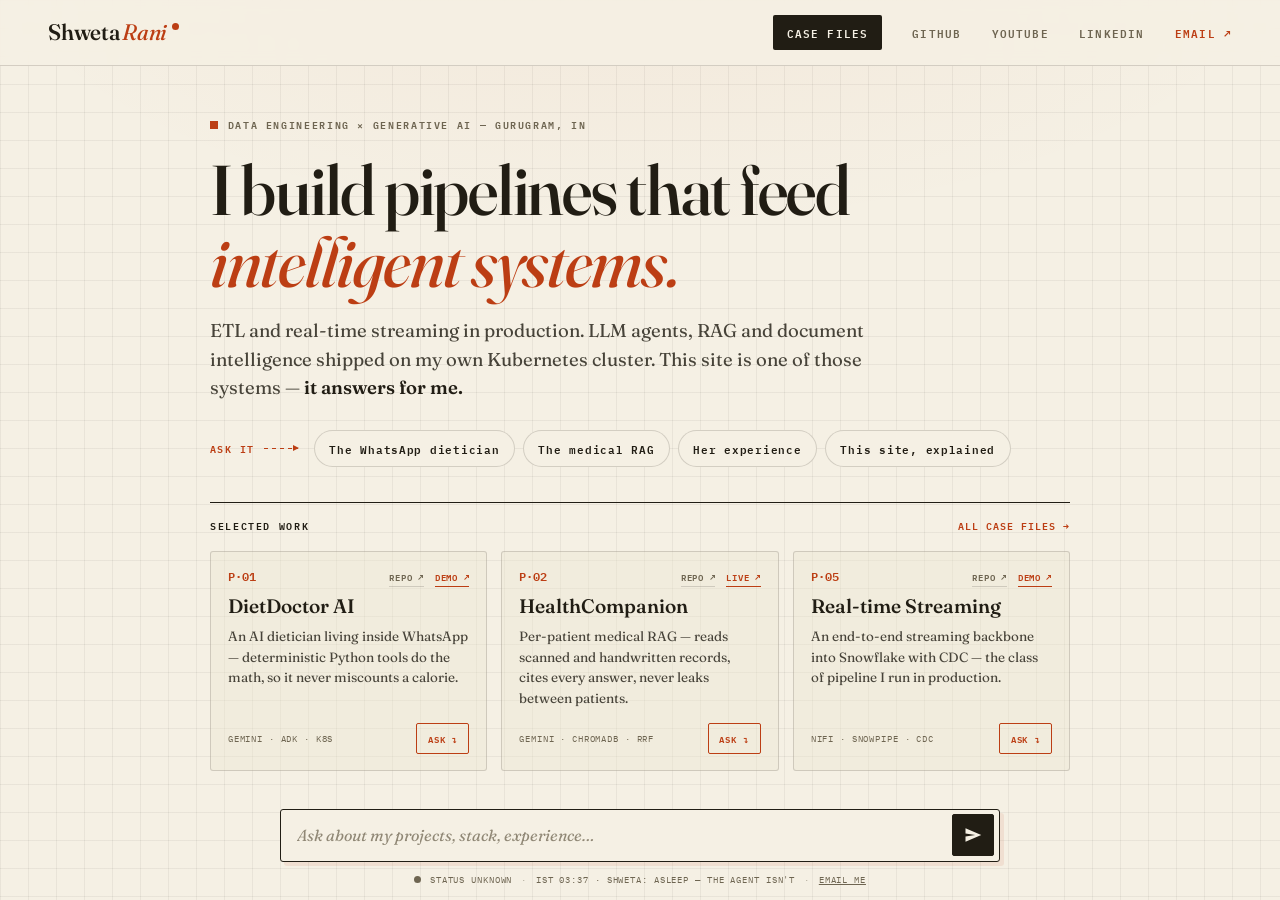
==== commit aaea1e31: "feature: instant case-file answers with live-model handoff, offline resilience, IST presence line, d" ====
--- a/static/index.html
+++ b/static/index.html
@@ -12,7 +12,7 @@
   <link rel="preconnect" href="https://fonts.googleapis.com">
   <link rel="preconnect" href="https://fonts.gstatic.com" crossorigin>
   <link href="https://fonts.googleapis.com/css2?family=Fraunces:ital,opsz,wght@0,9..144,300..700;1,9..144,300..700&family=IBM+Plex+Mono:ital,wght@0,400;0,500;0,600;1,400&display=swap" rel="stylesheet">
-  <link rel="stylesheet" href="app.css?v=8">
+  <link rel="stylesheet" href="app.css?v=9">
 </head>
 <body>
 
@@ -113,7 +113,7 @@
         <svg viewBox="0 0 24 24" width="18" height="18" aria-hidden="true"><path d="M2 21 L23 12 L2 3 L2 10 L15 12 L2 14 Z" fill="currentColor"/></svg>
       </button>
     </form>
-    <p class="fineprint"><span class="dot" id="statusDot"></span><span id="statusText">CHECKING…</span><span class="sep">·</span>SELF-HOSTED ON MY K8S CLUSTER<span class="sep">·</span><a href="mailto:shwetanimesh700@gmail.com">EMAIL ME</a></p>
+    <p class="fineprint"><span class="dot" id="statusDot"></span><span id="statusText">CHECKING…</span><span class="sep">·</span><span id="presence"></span><span class="sep">·</span><a href="mailto:shwetanimesh700@gmail.com">EMAIL ME</a></p>
   </main>
 
   <!-- ============ CASE FILES DRAWER ============ -->
@@ -225,6 +225,6 @@
     </section>
   </section>
 
-  <script src="app.js?v=8"></script>
+  <script src="app.js?v=9"></script>
 </body>
 </html>
--- a/static/app.css
+++ b/static/app.css
@@ -267,6 +267,24 @@
 }
 .msg.agent .body strong { font-weight: 620; }
 
+/* curated case-file answers — instant, honestly labeled */
+.msg.file .who { color: var(--ink-2); }
+.msg.file .who .flash { color: var(--accent); font-weight: 600; }
+.msg.file .body {
+  border-left: 3px double var(--ink);
+  background: color-mix(in srgb, var(--paper-2) 30%, transparent);
+  padding: 0.7rem 0.9rem 0.7rem 1.1rem;
+  border-radius: 0 3px 3px 0;
+}
+.press {
+  display: block; margin-top: 0.9rem;
+  font-family: var(--mono); font-size: 0.6rem; font-weight: 600; letter-spacing: 0.1em;
+  cursor: pointer; padding: 0.5rem 0.8rem; border-radius: 2px;
+  border: 1px solid var(--accent); background: none; color: var(--accent);
+  transition: background 0.2s, color 0.2s;
+}
+.press:hover { background: var(--accent); color: var(--paper); }
+
 /* sources row — the answer's citations, rendered as artefacts */
 .sources {
   display: flex; flex-wrap: wrap; gap: 0.45rem;
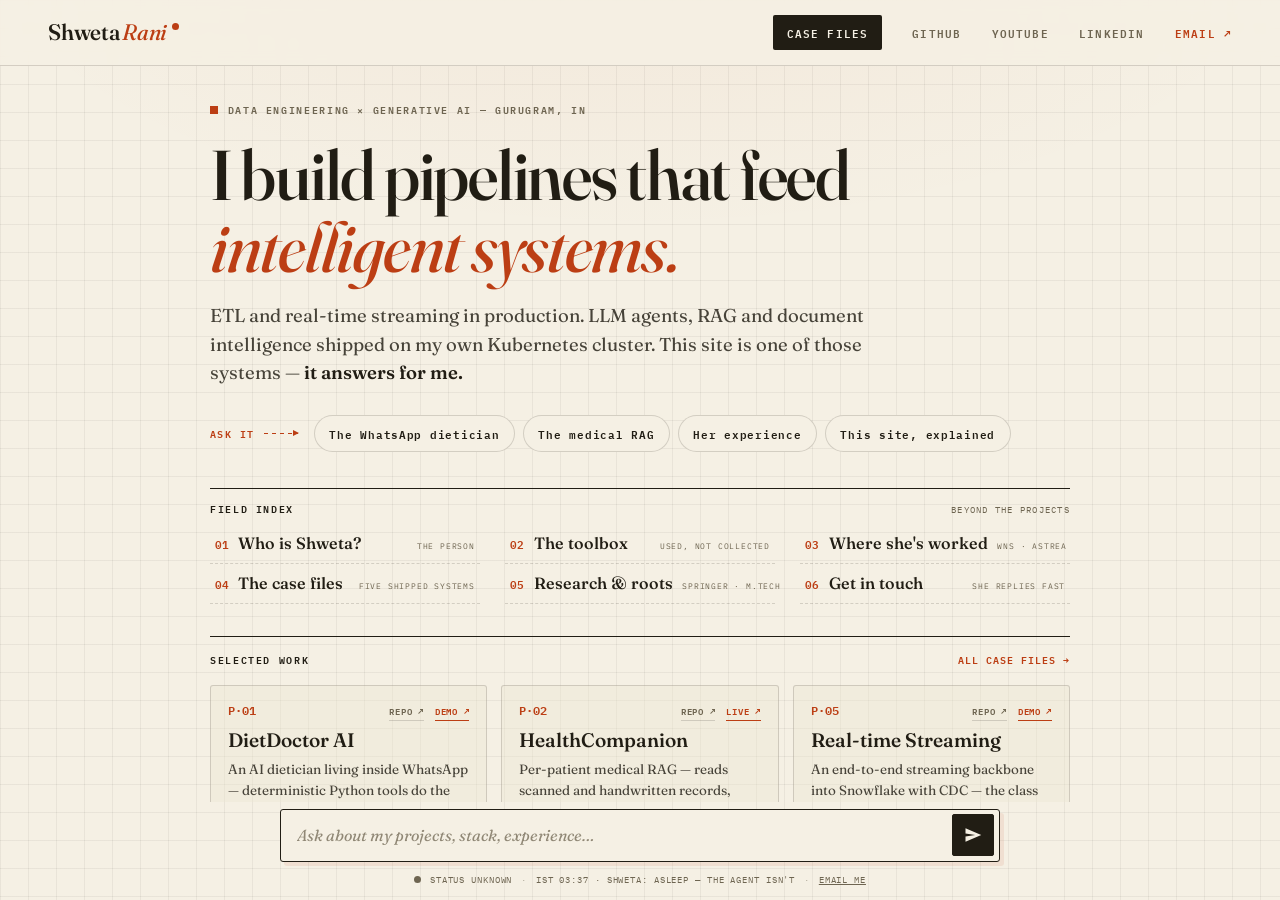
==== commit 9fd37e83: "feature: FIELD INDEX — six numbered topics (who/toolbox/experience/case files/roots/contact) with in" ====
--- a/static/index.html
+++ b/static/index.html
@@ -12,7 +12,7 @@
   <link rel="preconnect" href="https://fonts.googleapis.com">
   <link rel="preconnect" href="https://fonts.gstatic.com" crossorigin>
   <link href="https://fonts.googleapis.com/css2?family=Fraunces:ital,opsz,wght@0,9..144,300..700;1,9..144,300..700&family=IBM+Plex+Mono:ital,wght@0,400;0,500;0,600;1,400&display=swap" rel="stylesheet">
-  <link rel="stylesheet" href="app.css?v=9">
+  <link rel="stylesheet" href="app.css?v=10">
 </head>
 <body>
 
@@ -49,7 +49,22 @@
           </div>
         </div>
 
-        <section class="work rise d5" aria-label="Selected work">
+        <nav class="index rise d5" aria-label="Field index — know Shweta beyond the projects">
+          <div class="index-head">
+            <h2>FIELD INDEX</h2>
+            <span>BEYOND THE PROJECTS</span>
+          </div>
+          <div class="index-grid">
+            <button data-q="Who is Shweta?"><b>01</b><span>Who is Shweta?</span><i>THE PERSON</i></button>
+            <button data-q="What's in Shweta's toolbox?"><b>02</b><span>The toolbox</span><i>USED, NOT COLLECTED</i></button>
+            <button data-q="Tell me about Shweta's work experience."><b>03</b><span>Where she's worked</span><i>WNS · ASTREA</i></button>
+            <button data-open-drawer><b>04</b><span>The case files</span><i>FIVE SHIPPED SYSTEMS</i></button>
+            <button data-q="What are Shweta's research roots?"><b>05</b><span>Research &amp; roots</span><i>SPRINGER · M.TECH</i></button>
+            <button data-q="How do I get in touch with Shweta?"><b>06</b><span>Get in touch</span><i>SHE REPLIES FAST</i></button>
+          </div>
+        </nav>
+
+        <section class="work rise d6" aria-label="Selected work">
           <div class="work-head">
             <h2>SELECTED WORK</h2>
             <button class="work-all" data-open-drawer>ALL CASE FILES →</button>
@@ -225,6 +240,6 @@
     </section>
   </section>
 
-  <script src="app.js?v=9"></script>
+  <script src="app.js?v=10"></script>
 </body>
 </html>
--- a/static/app.css
+++ b/static/app.css
@@ -102,7 +102,7 @@
 .rise { opacity: 0; transform: translateY(18px); animation: riseIn 0.7s cubic-bezier(0.2, 0.6, 0.2, 1) forwards; }
 .d1 { animation-delay: 0.05s; } .d2 { animation-delay: 0.15s; }
 .d3 { animation-delay: 0.28s; } .d4 { animation-delay: 0.4s; }
-.d5 { animation-delay: 0.55s; }
+.d5 { animation-delay: 0.55s; } .d6 { animation-delay: 0.7s; }
 @keyframes riseIn { to { opacity: 1; transform: none; } }
 
 .kicker {
@@ -157,6 +157,47 @@
   border-color: var(--accent); color: var(--accent);
   background: var(--accent-soft); transform: translateY(-1px);
 }
+
+/* field index — know her beyond the projects */
+.index { margin-bottom: 2rem; }
+.index-head {
+  display: flex; justify-content: space-between; align-items: baseline;
+  border-top: 1px solid var(--ink);
+  padding-top: 0.8rem; margin-bottom: 0.4rem;
+}
+.index-head h2 {
+  font-family: var(--mono); font-size: 0.64rem; font-weight: 600;
+  letter-spacing: 0.16em; color: var(--ink);
+}
+.index-head span {
+  font-family: var(--mono); font-size: 0.56rem; letter-spacing: 0.14em; color: var(--ink-2);
+}
+.index-grid { display: grid; grid-template-columns: repeat(3, minmax(0, 1fr)); column-gap: 1.6rem; }
+.index-grid button {
+  display: flex; align-items: baseline; gap: 0.6rem;
+  text-align: left; cursor: pointer;
+  background: none; border: none; border-bottom: 1px dashed var(--rule);
+  padding: 0.6rem 0.3rem;
+  transition: background 0.2s, padding-left 0.25s;
+}
+.index-grid button b {
+  font-family: var(--mono); font-size: 0.66rem; font-weight: 600;
+  color: var(--accent); flex: none;
+}
+.index-grid button span {
+  font-family: var(--serif); font-size: 1.02rem; font-weight: 540;
+  font-variation-settings: "opsz" 30;
+  color: var(--ink); white-space: nowrap;
+}
+.index-grid button i {
+  font-family: var(--mono); font-size: 0.5rem; font-style: normal;
+  letter-spacing: 0.1em; color: var(--ink-2);
+  margin-left: auto; text-align: right; white-space: nowrap;
+}
+.index-grid button:hover, .index-grid button:focus-visible {
+  background: var(--accent-soft); padding-left: 0.7rem;
+}
+.index-grid button:hover span { color: var(--accent); }
 
 /* selected work */
 .work-head {
@@ -522,6 +563,8 @@
 /* ============ RESPONSIVE ============ */
 @media (max-width: 880px) {
   .work-grid { grid-template-columns: 1fr; }
+  .index-grid { grid-template-columns: 1fr; }
+  .index-grid button i { display: none; }
   .hello h1 br { display: none; }
 }
 @media (max-width: 700px) {
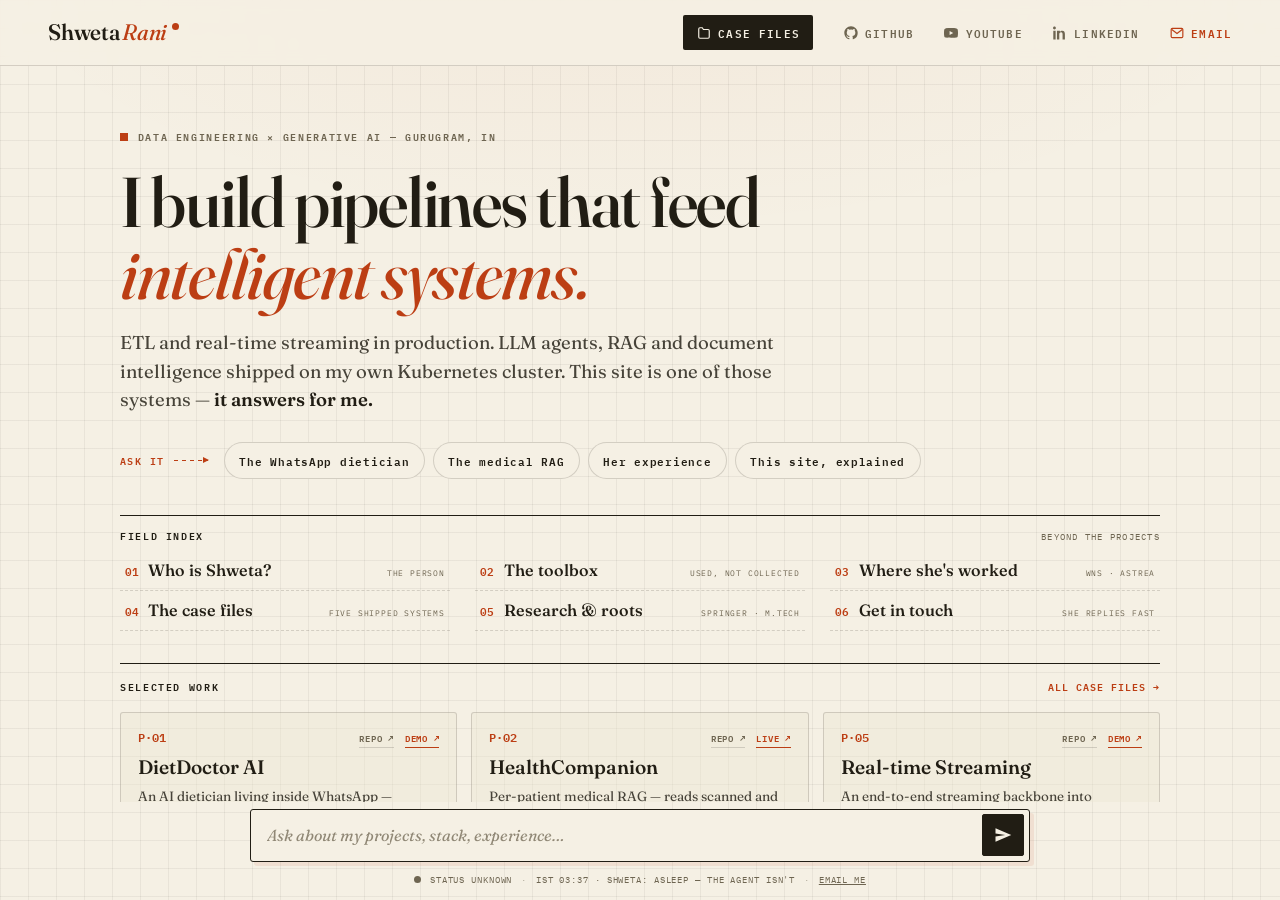
==== commit 273dd1f0: "design: answers as designed layouts — icon contact rows, NOW/EARLIER cards, toolbox pills, inline sc" ====
--- a/static/index.html
+++ b/static/index.html
@@ -12,7 +12,7 @@
   <link rel="preconnect" href="https://fonts.googleapis.com">
   <link rel="preconnect" href="https://fonts.gstatic.com" crossorigin>
   <link href="https://fonts.googleapis.com/css2?family=Fraunces:ital,opsz,wght@0,9..144,300..700;1,9..144,300..700&family=IBM+Plex+Mono:ital,wght@0,400;0,500;0,600;1,400&display=swap" rel="stylesheet">
-  <link rel="stylesheet" href="app.css?v=10">
+  <link rel="stylesheet" href="app.css?v=11">
 </head>
 <body>
 
@@ -20,11 +20,11 @@
   <header class="top">
     <a class="wordmark" href="/">Shweta <em>Rani</em><span class="wm-dot" aria-hidden="true"></span></a>
     <nav class="topnav">
-      <button data-open-drawer>CASE FILES</button>
-      <a href="https://github.com/rani700" target="_blank" rel="noopener">GITHUB</a>
-      <a href="https://youtube.com/@ShwetaNimesh" target="_blank" rel="noopener">YOUTUBE</a>
-      <a href="https://linkedin.com/in/shwetarani24" target="_blank" rel="noopener">LINKEDIN</a>
-      <a class="nav-mail" href="mailto:shwetanimesh700@gmail.com">EMAIL ↗</a>
+      <button data-open-drawer><svg viewBox="0 0 24 24" fill="none" stroke="currentColor" stroke-width="2" aria-hidden="true"><path d="M3 7V5a2 2 0 0 1 2-2h4l2 3h8a2 2 0 0 1 2 2v11a2 2 0 0 1-2 2H5a2 2 0 0 1-2-2V7Z"/></svg>CASE FILES</button>
+      <a href="https://github.com/rani700" target="_blank" rel="noopener"><svg viewBox="0 0 24 24" aria-hidden="true"><path fill="currentColor" d="M12 .5C5.65.5.5 5.65.5 12c0 5.08 3.29 9.39 7.86 10.91.58.11.79-.25.79-.56v-1.97c-3.2.7-3.87-1.54-3.87-1.54-.52-1.33-1.28-1.68-1.28-1.68-1.05-.72.08-.71.08-.71 1.16.08 1.77 1.19 1.77 1.19 1.03 1.77 2.7 1.26 3.36.96.1-.75.4-1.26.73-1.55-2.55-.29-5.23-1.28-5.23-5.68 0-1.26.45-2.28 1.19-3.09-.12-.29-.52-1.46.11-3.05 0 0 .97-.31 3.18 1.18a11 11 0 0 1 5.8 0c2.2-1.49 3.17-1.18 3.17-1.18.63 1.59.23 2.76.11 3.05.74.81 1.19 1.83 1.19 3.09 0 4.41-2.69 5.38-5.25 5.66.41.35.78 1.05.78 2.12v3.14c0 .31.21.68.8.56A11.5 11.5 0 0 0 23.5 12C23.5 5.65 18.35.5 12 .5Z"/></svg>GITHUB</a>
+      <a href="https://youtube.com/@ShwetaNimesh" target="_blank" rel="noopener"><svg viewBox="0 0 24 24" aria-hidden="true"><path fill="currentColor" d="M23.5 6.2a3 3 0 0 0-2.12-2.12C19.5 3.5 12 3.5 12 3.5s-7.5 0-9.38.58A3 3 0 0 0 .5 6.2 31.3 31.3 0 0 0 0 12a31.3 31.3 0 0 0 .5 5.8 3 3 0 0 0 2.12 2.12c1.88.58 9.38.58 9.38.58s7.5 0 9.38-.58a3 3 0 0 0 2.12-2.12A31.3 31.3 0 0 0 24 12a31.3 31.3 0 0 0-.5-5.8Z"/><path fill="#F5F0E4" d="M9.6 15.4 15.8 12 9.6 8.6v6.8Z"/></svg>YOUTUBE</a>
+      <a href="https://linkedin.com/in/shwetarani24" target="_blank" rel="noopener"><svg viewBox="0 0 24 24" aria-hidden="true"><path fill="currentColor" d="M4.98 3.5C4.98 4.88 3.87 6 2.5 6S.02 4.88.02 3.5 1.13 1 2.5 1s2.48 1.12 2.48 2.5ZM.5 8h4v15h-4V8Zm7.5 0h3.8v2.05h.05c.53-1 1.83-2.05 3.77-2.05 4.03 0 4.78 2.65 4.78 6.1V23h-4v-7.9c0-1.88-.03-4.3-2.62-4.3-2.62 0-3.02 2.05-3.02 4.16V23h-4V8Z"/></svg>LINKEDIN</a>
+      <a class="nav-mail" href="mailto:shwetanimesh700@gmail.com"><svg viewBox="0 0 24 24" fill="none" stroke="currentColor" stroke-width="2" aria-hidden="true"><rect x="2" y="4" width="20" height="16" rx="2"/><path d="m3 6 9 7 9-7"/></svg>EMAIL</a>
     </nav>
   </header>
 
@@ -240,6 +240,6 @@
     </section>
   </section>
 
-  <script src="app.js?v=10"></script>
+  <script src="app.js?v=11"></script>
 </body>
 </html>
--- a/static/app.css
+++ b/static/app.css
@@ -15,7 +15,7 @@
   --ok:         #4A7A3A;
   --serif: "Fraunces", "Georgia", serif;
   --mono: "IBM Plex Mono", "SFMono-Regular", monospace;
-  --col: 860px;
+  --col: 1040px;
 }
 
 * { margin: 0; padding: 0; box-sizing: border-box; }
@@ -61,12 +61,15 @@
 }
 .topnav { display: flex; gap: clamp(0.9rem, 2.5vw, 1.9rem); align-items: center; }
 .topnav a, .topnav button {
+  display: inline-flex; align-items: center; gap: 0.45rem;
   font-family: var(--mono); font-size: 0.66rem; font-weight: 600;
   letter-spacing: 0.11em; color: var(--ink-2);
   text-decoration: none; background: none; border: none; cursor: pointer;
   padding: 0.2rem 0; position: relative;
-  transition: color 0.2s;
-}
+  transition: color 0.2s, transform 0.15s;
+}
+.topnav svg { width: 14px; height: 14px; flex: none; }
+.topnav a:hover, .topnav button:hover { transform: translateY(-1px); }
 .topnav a::after, .topnav button::after {
   content: ""; position: absolute; left: 0; bottom: -2px; height: 1px; width: 100%;
   background: var(--accent); transform: scaleX(0); transform-origin: right;
@@ -94,10 +97,10 @@
 .thread > * { width: 100%; max-width: var(--col); margin-left: auto; margin-right: auto; }
 
 /* messages get a narrower reading column */
-.thread > .msg { max-width: 720px; }
+.thread > .msg { max-width: 780px; }
 
 /* ============ HERO / EMPTY STATE ============ */
-.hello { margin-top: auto; margin-bottom: auto; }
+.hello { margin-top: clamp(0.5rem, 3vh, 2rem); margin-bottom: auto; }
 
 .rise { opacity: 0; transform: translateY(18px); animation: riseIn 0.7s cubic-bezier(0.2, 0.6, 0.2, 1) forwards; }
 .d1 { animation-delay: 0.05s; } .d2 { animation-delay: 0.15s; }
@@ -308,6 +311,57 @@
 }
 .msg.agent .body strong { font-weight: 620; }
 
+/* line-by-line reveal for curated answers */
+.seq { opacity: 0; transform: translateY(8px); animation: riseIn 0.45s cubic-bezier(0.2, 0.6, 0.2, 1) forwards; }
+
+/* structured answer widgets */
+.msg .schematic { margin: 0.2rem 0 0.4rem; }
+.rows { display: flex; flex-direction: column; gap: 0.55rem; }
+.row {
+  display: flex; align-items: center; gap: 0.9rem;
+  border: 1px solid var(--rule); border-radius: 3px;
+  background: var(--paper); padding: 0.75rem 0.95rem;
+  text-decoration: none !important; color: var(--ink) !important;
+  box-shadow: 2px 2px 0 var(--rule-soft);
+  transition: border-color 0.2s, transform 0.15s, box-shadow 0.2s;
+}
+.row:hover { border-color: var(--accent); transform: translate(-1px, -1px); box-shadow: 3px 3px 0 var(--accent-soft); }
+.row svg { width: 17px; height: 17px; color: var(--accent); flex: none; }
+.row-meta { display: flex; flex-direction: column; gap: 0.05rem; min-width: 0; }
+.row-meta b { font-family: var(--mono); font-size: 0.54rem; font-weight: 600; letter-spacing: 0.16em; color: var(--ink-2); }
+.row-meta i { font-style: normal; font-size: 0.95rem; overflow-wrap: anywhere; }
+.row .scribble { margin-left: auto; }
+.scribble {
+  font-family: var(--serif); font-style: italic; font-weight: 500;
+  color: var(--accent); font-size: 0.92rem; white-space: nowrap;
+}
+.rows-note {
+  font-family: var(--mono); font-size: 0.56rem !important; font-weight: 600;
+  letter-spacing: 0.16em; color: var(--ink-2);
+  border-top: 1px dashed var(--rule); padding-top: 0.8rem;
+}
+.bom { display: flex; align-items: baseline; gap: 1rem; padding: 0.5rem 0; border-bottom: 1px dashed var(--rule); }
+.bom > b { font-family: var(--mono); font-size: 0.56rem; font-weight: 600; letter-spacing: 0.12em; color: var(--ink); flex: 0 0 96px; }
+.tags-lg span { font-size: 0.64rem; padding: 0.32rem 0.65rem; }
+.duo { display: grid; grid-template-columns: 1fr 1fr; gap: 0.8rem; }
+.card {
+  border: 1px solid var(--rule); border-radius: 3px;
+  background: var(--paper); padding: 0.9rem 1rem;
+  box-shadow: 2px 2px 0 var(--rule-soft);
+  transition: border-color 0.2s, transform 0.15s;
+}
+.card:hover { border-color: var(--ink); transform: translateY(-2px); }
+.card .badge {
+  font-family: var(--mono); font-size: 0.52rem; font-weight: 600; letter-spacing: 0.14em;
+  color: var(--accent); border: 1px solid var(--accent); border-radius: 999px;
+  padding: 0.15rem 0.55rem; display: inline-block;
+}
+.card .badge.alt { color: var(--ink-2); border-color: var(--rule); }
+.card h4 { font-size: 1.12rem; font-weight: 560; font-variation-settings: "opsz" 40; margin: 0.5rem 0 0.35rem; }
+.card ul { list-style: none; padding: 0 !important; }
+.card li { font-size: 0.84rem; padding-left: 0.95rem; position: relative; margin: 0.22rem 0 !important; }
+.card li::before { content: "▸"; color: var(--accent); position: absolute; left: 0; top: 0.12rem; font-size: 0.7rem; }
+
 /* curated case-file answers — instant, honestly labeled */
 .msg.file .who { color: var(--ink-2); }
 .msg.file .who .flash { color: var(--accent); font-weight: 600; }
@@ -376,7 +430,7 @@
 .composer {
   flex: none;
   display: flex; gap: 0.6rem; align-items: center;
-  width: min(720px, calc(100% - 2.4rem));
+  width: min(780px, calc(100% - 2.4rem));
   margin: 0.4rem auto 0;
   border: 1px solid var(--ink); border-radius: 3px;
   background: var(--paper); padding: 0.3rem 0.3rem 0.3rem 1rem;
@@ -566,19 +620,22 @@
   .index-grid { grid-template-columns: 1fr; }
   .index-grid button i { display: none; }
   .hello h1 br { display: none; }
+  .duo { grid-template-columns: 1fr; }
 }
 @media (max-width: 700px) {
   .topnav a:not(.nav-mail) { display: none; }
   .drawer { width: 100vw; border-left: none; }
   .fineprint { flex-wrap: wrap; }
   .hello { margin-top: 0.5rem; }
+  .row .scribble { display: none; }
+  .bom { flex-direction: column; gap: 0.4rem; }
 }
 
 /* ============ REDUCED MOTION ============ */
 @media (prefers-reduced-motion: reduce) {
   .thinking .spin, .cursor, .msg.agent.live .who::after,
   .schematic .arr, .ask-label .flow { animation: none !important; }
-  .rise { animation: none; opacity: 1; transform: none; }
+  .rise, .seq { animation: none !important; opacity: 1; transform: none; }
   .msg, .sources a, .drawer, .drawer-backdrop { animation: none; }
   .thread { scroll-behavior: auto; }
 }
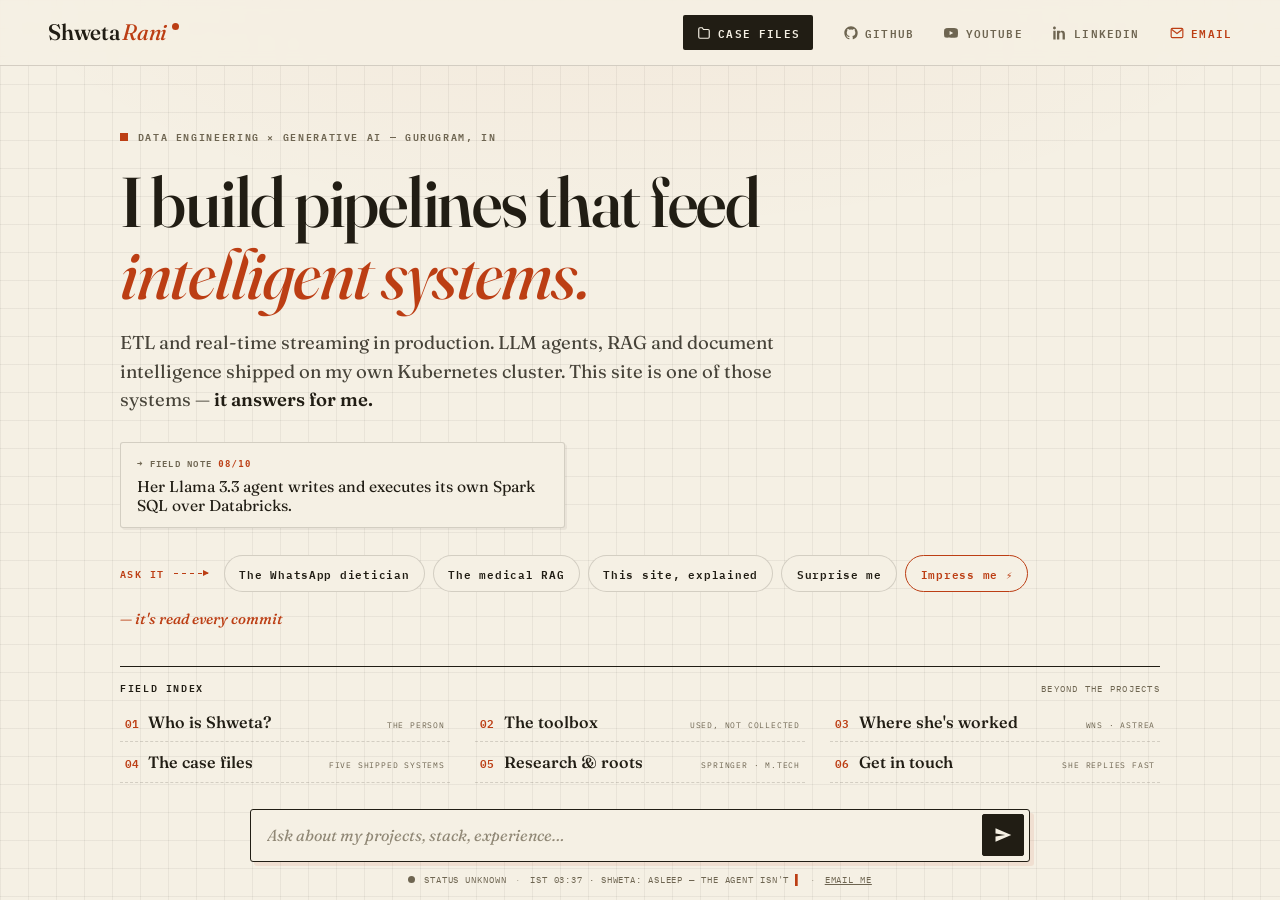
==== commit aea9567c: "personality pass: rotating FIELD NOTE facts card, Surprise me + Impress me chips, presence cursor, a" ====
--- a/static/index.html
+++ b/static/index.html
@@ -12,7 +12,7 @@
   <link rel="preconnect" href="https://fonts.googleapis.com">
   <link rel="preconnect" href="https://fonts.gstatic.com" crossorigin>
   <link href="https://fonts.googleapis.com/css2?family=Fraunces:ital,opsz,wght@0,9..144,300..700;1,9..144,300..700&family=IBM+Plex+Mono:ital,wght@0,400;0,500;0,600;1,400&display=swap" rel="stylesheet">
-  <link rel="stylesheet" href="app.css?v=11">
+  <link rel="stylesheet" href="app.css?v=12">
 </head>
 <body>
 
@@ -39,14 +39,21 @@
         RAG and document intelligence shipped on my own Kubernetes cluster.
         This site is one of those systems — <strong>it answers for me.</strong></p>
 
-        <div class="ask-row rise d4">
+        <button class="facts rise d4" id="facts" type="button" aria-label="Field note — click for the next one">
+          <span class="facts-head">→ FIELD NOTE <b id="factNo">01/10</b></span>
+          <span class="facts-body" id="factText"></span>
+        </button>
+
+        <div class="ask-row rise d45">
           <span class="ask-label">ASK IT<i class="flow" aria-hidden="true"></i></span>
           <div class="chips" id="chips">
             <button data-q="Tell me about DietDoctor AI, the WhatsApp dietician.">The WhatsApp dietician</button>
             <button data-q="How does HealthCompanion keep patient records isolated?">The medical RAG</button>
-            <button data-q="Tell me about Shweta's work experience.">Her experience</button>
             <button data-q="How does this site itself work?">This site, explained</button>
-          </div>
+            <button data-surprise>Surprise me</button>
+            <button class="hot-chip" data-q="Impress me in thirty seconds.">Impress me ⚡</button>
+          </div>
+          <em class="scribble ask-scribble">— it's read every commit</em>
         </div>
 
         <nav class="index rise d5" aria-label="Field index — know Shweta beyond the projects">
@@ -240,6 +247,6 @@
     </section>
   </section>
 
-  <script src="app.js?v=11"></script>
+  <script src="app.js?v=12"></script>
 </body>
 </html>
--- a/static/app.css
+++ b/static/app.css
@@ -105,6 +105,7 @@
 .rise { opacity: 0; transform: translateY(18px); animation: riseIn 0.7s cubic-bezier(0.2, 0.6, 0.2, 1) forwards; }
 .d1 { animation-delay: 0.05s; } .d2 { animation-delay: 0.15s; }
 .d3 { animation-delay: 0.28s; } .d4 { animation-delay: 0.4s; }
+.d45 { animation-delay: 0.48s; }
 .d5 { animation-delay: 0.55s; } .d6 { animation-delay: 0.7s; }
 @keyframes riseIn { to { opacity: 1; transform: none; } }
 
@@ -129,7 +130,31 @@
 }
 .hello .sub strong { font-weight: 600; color: var(--ink); }
 
+/* rotating field-note card */
+.facts {
+  display: flex; flex-direction: column; align-items: flex-start; gap: 0.35rem;
+  width: fit-content; max-width: 60ch;
+  text-align: left; cursor: pointer;
+  border: 1px solid var(--rule); border-radius: 3px;
+  background: var(--paper); padding: 0.75rem 1rem;
+  box-shadow: 2px 2px 0 var(--rule-soft);
+  margin-bottom: 1.7rem;
+  transition: border-color 0.2s, transform 0.15s, box-shadow 0.2s;
+}
+.facts:hover { border-color: var(--accent); transform: translate(-1px, -1px); box-shadow: 3px 3px 0 var(--accent-soft); }
+.facts-head {
+  font-family: var(--mono); font-size: 0.56rem; font-weight: 600;
+  letter-spacing: 0.14em; color: var(--ink-2);
+}
+.facts-head b { color: var(--accent); }
+.facts-body { font-family: var(--serif); font-size: 0.98rem; color: var(--ink); }
+.facts-body.swap { animation: factIn 0.45s ease; }
+@keyframes factIn { from { opacity: 0; transform: translateY(4px); } }
+
 .ask-row { display: flex; align-items: center; gap: 1rem; flex-wrap: wrap; margin-bottom: 2.2rem; }
+.ask-scribble { font-size: 0.85rem; }
+.chips .hot-chip { border-color: var(--accent); color: var(--accent); }
+.blink { font-style: normal; color: var(--accent); animation: blink 1.1s steps(2) infinite; }
 .ask-label {
   display: inline-flex; align-items: center; gap: 0.6rem;
   font-family: var(--mono); font-size: 0.62rem; font-weight: 600;
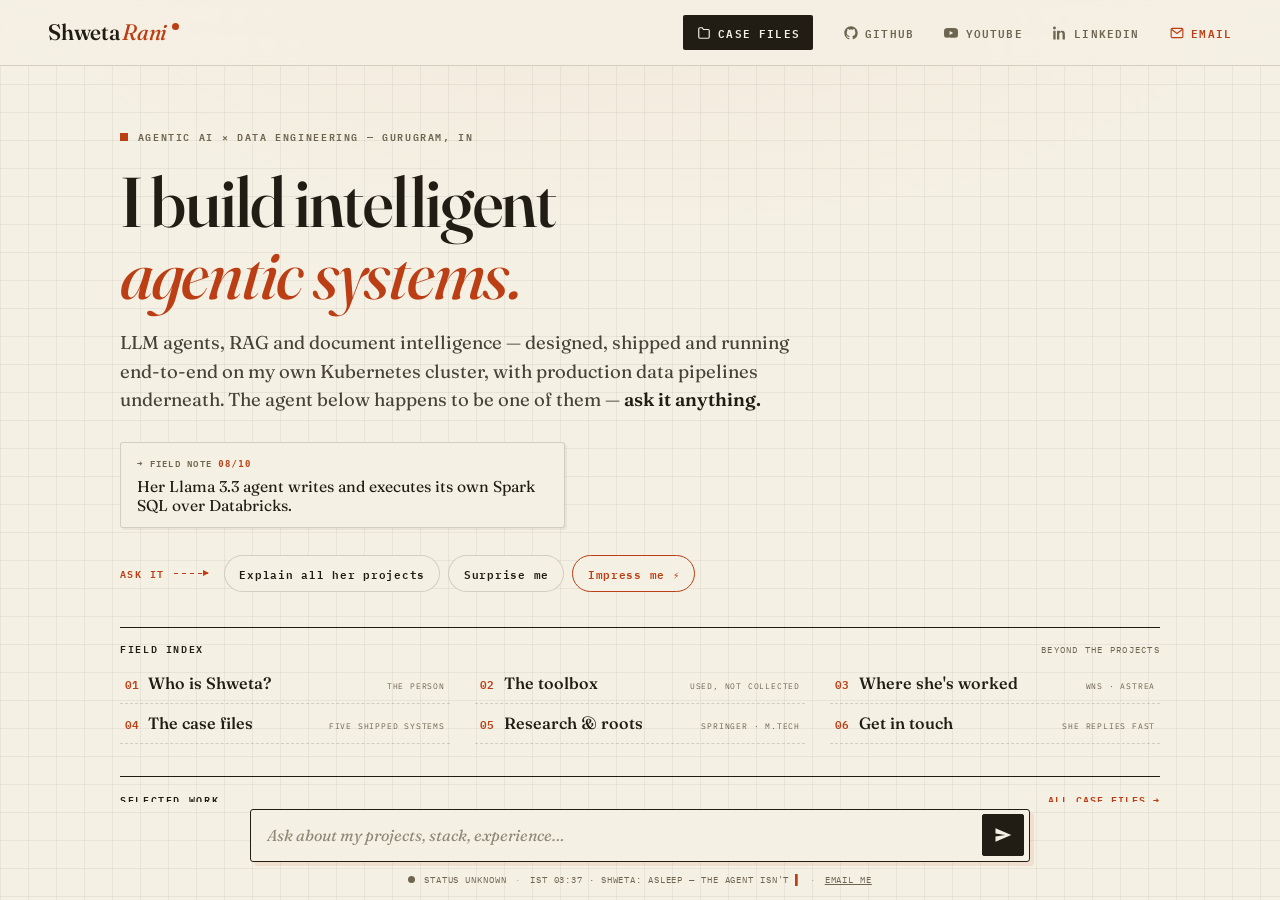
==== commit 86c6f461: "voice pass: agentic-systems identity, all answers from the live model - headline/kicker/meta now say" ====
--- a/static/index.html
+++ b/static/index.html
@@ -3,10 +3,10 @@
 <head>
   <meta charset="UTF-8">
   <meta name="viewport" content="width=device-width, initial-scale=1.0, viewport-fit=cover">
-  <title>Shweta Rani — Data &amp; GenAI Engineer</title>
-  <meta name="description" content="Shweta Rani builds data pipelines and the AI systems on top of them — ETL and real-time streaming in production, LLM agents and RAG shipped on her own Kubernetes cluster.">
-  <meta property="og:title" content="Shweta Rani — Data &amp; GenAI Engineer">
-  <meta property="og:description" content="Pipelines in production, LLM agents on her own Kubernetes cluster. This site answers for her — ask it anything.">
+  <title>Shweta Rani — Agentic AI Engineer</title>
+  <meta name="description" content="Shweta Rani is an engineer who builds intelligent agentic systems — LLM agents, RAG and document intelligence shipped end-to-end on her own Kubernetes cluster, on top of production data pipelines.">
+  <meta property="og:title" content="Shweta Rani — Agentic AI Engineer">
+  <meta property="og:description" content="Intelligent agentic systems, shipped end to end on her own Kubernetes cluster. Ask her agent anything.">
   <meta property="og:type" content="website">
   <link rel="icon" href="data:image/svg+xml,%3Csvg xmlns='http://www.w3.org/2000/svg' viewBox='0 0 64 64'%3E%3Crect width='64' height='64' rx='8' fill='%23F5F0E4'/%3E%3Ctext x='32' y='42' font-family='Georgia,serif' font-size='28' font-weight='700' fill='%23BC3E14' text-anchor='middle'%3ESR%3C/text%3E%3C/svg%3E">
   <link rel="preconnect" href="https://fonts.googleapis.com">
@@ -33,11 +33,12 @@
     <div class="thread" id="thread" aria-live="polite">
 
       <div class="hello" id="hello">
-        <p class="kicker rise d1"><span class="sq" aria-hidden="true"></span>DATA ENGINEERING × GENERATIVE AI — GURUGRAM, IN</p>
-        <h1 class="rise d2">I build pipelines that feed<br><em>intelligent&nbsp;systems.</em></h1>
-        <p class="sub rise d3">ETL and real-time streaming in production. LLM agents,
-        RAG and document intelligence shipped on my own Kubernetes cluster.
-        This site is one of those systems — <strong>it answers for me.</strong></p>
+        <p class="kicker rise d1"><span class="sq" aria-hidden="true"></span>AGENTIC AI × DATA ENGINEERING — GURUGRAM, IN</p>
+        <h1 class="rise d2">I build intelligent <br><em>agentic&nbsp;systems.</em></h1>
+        <p class="sub rise d3">LLM agents, RAG and document intelligence — designed,
+        shipped and running end-to-end on my own Kubernetes cluster, with production
+        data pipelines underneath. The agent below happens to be one of them —
+        <strong>ask it anything.</strong></p>
 
         <button class="facts rise d4" id="facts" type="button" aria-label="Field note — click for the next one">
           <span class="facts-head">→ FIELD NOTE <b id="factNo">01/10</b></span>
@@ -47,13 +48,10 @@
         <div class="ask-row rise d45">
           <span class="ask-label">ASK IT<i class="flow" aria-hidden="true"></i></span>
           <div class="chips" id="chips">
-            <button data-q="Tell me about DietDoctor AI, the WhatsApp dietician.">The WhatsApp dietician</button>
-            <button data-q="How does HealthCompanion keep patient records isolated?">The medical RAG</button>
-            <button data-q="How does this site itself work?">This site, explained</button>
+            <button data-q="Walk me through all the projects Shweta has built.">Explain all her projects</button>
             <button data-surprise>Surprise me</button>
             <button class="hot-chip" data-q="Impress me in thirty seconds.">Impress me ⚡</button>
           </div>
-          <em class="scribble ask-scribble">— it's read every commit</em>
         </div>
 
         <nav class="index rise d5" aria-label="Field index — know Shweta beyond the projects">
@@ -247,6 +245,6 @@
     </section>
   </section>
 
-  <script src="app.js?v=12"></script>
+  <script src="app.js?v=13"></script>
 </body>
 </html>
